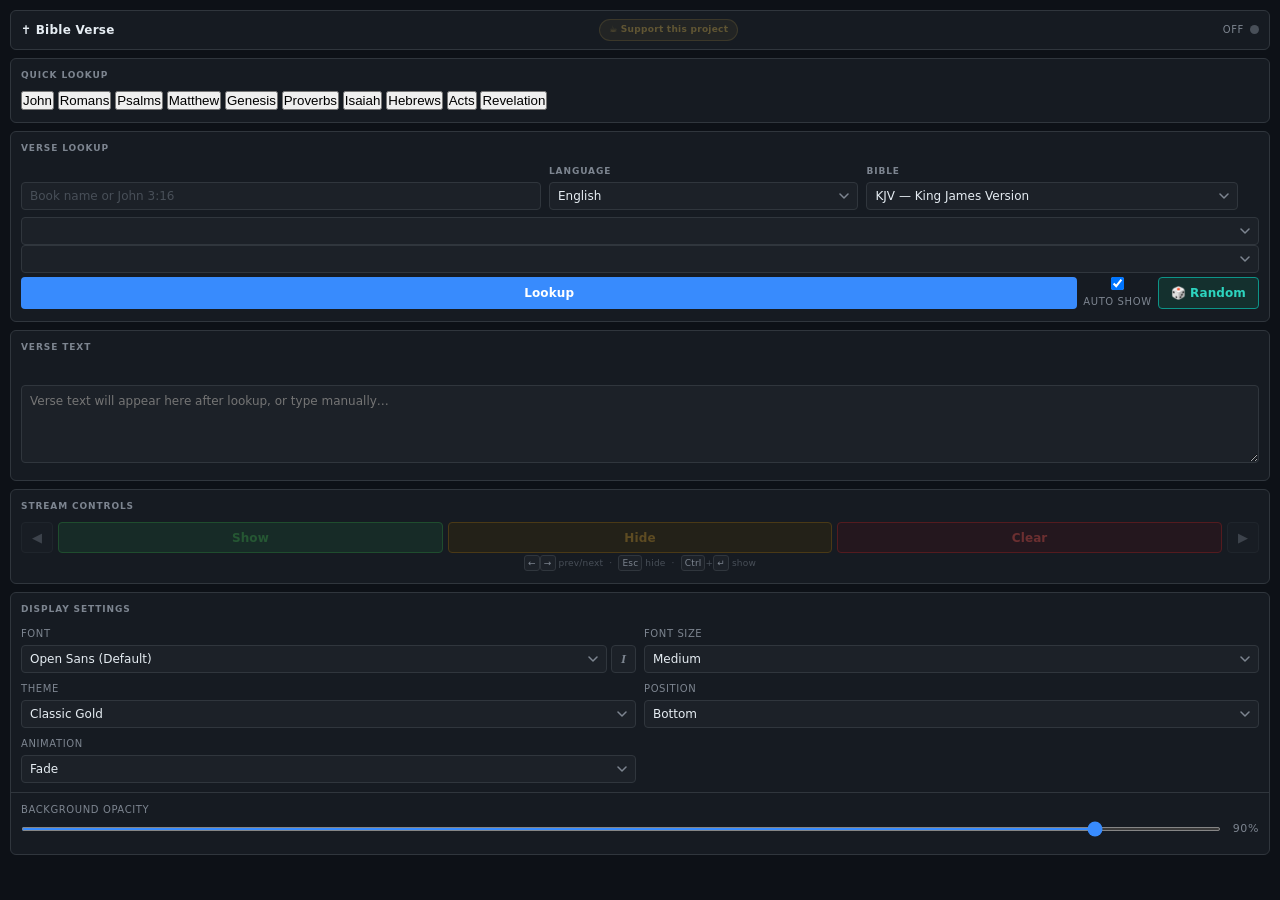
==== index.html @ 85cce773 "sync chapter/verse dropdowns with looked-up reference and fetch real verse counts Co-Authored-By: Cl" ====
<!DOCTYPE html>
<html lang="en">
<head>
  <meta charset="UTF-8">
  <meta name="viewport" content="width=device-width, initial-scale=1.0">
  <title>Bible Verse Controller</title>
  <link rel="stylesheet" href="assets/dock.css">
</head>
<body>

<div id="app">

  <!-- Header -->
  <header>
    <h1>✝ Bible Verse</h1>
    <a
      href="https://ko-fi.com/sinewytech"
      target="_blank"
      rel="noopener noreferrer"
      class="kofi-btn"
      title="Support this project on Ko-fi"
    >☕ Support this project</a>
    <div class="status-row">
      <span class="status-label" id="status-label">Off</span>
      <div class="status-dot" id="status-dot"></div>
    </div>
  </header>

  <!-- Quick Lookup -->
  <div class="card">
    <div class="card-title">Quick Lookup</div>
    <div class="quick-books">
      <button class="btn-book" data-book="John">John</button>
      <button class="btn-book" data-book="Romans">Romans</button>
      <button class="btn-book" data-book="Psalms">Psalms</button>
      <button class="btn-book" data-book="Matthew">Matthew</button>
      <button class="btn-book" data-book="Genesis">Genesis</button>
      <button class="btn-book" data-book="Proverbs">Proverbs</button>
      <button class="btn-book" data-book="Isaiah">Isaiah</button>
      <button class="btn-book" data-book="Hebrews">Hebrews</button>
      <button class="btn-book" data-book="Acts">Acts</button>
      <button class="btn-book" data-book="Revelation">Revelation</button>
    </div>
  </div>

  <!-- Lookup -->
  <div class="card">
    <div class="card-title">Verse Lookup</div>
    <div class="lookup-row" style="display:flex;gap:8px;align-items:flex-end;flex-wrap:nowrap;overflow:hidden;">
      <div class="ref-wrap" style="width:42%;flex:none;box-sizing:border-box;">
        <input
          type="text"
          id="ref-input"
          placeholder="Book name or John 3:16"
          autocomplete="off"
          spellcheck="false"
        >
        <ul id="autocomplete-list" class="autocomplete-list hidden"></ul>
      </div>
      <div style="width:25%;flex:none;box-sizing:border-box;min-width:0;">
        <label style="font-size:9px;font-weight:700;text-transform:uppercase;letter-spacing:0.1em;color:var(--text-muted);margin-bottom:4px;">Language</label>
        <select id="language" title="Language" style="width:100%;min-width:0;">
          <option value="" disabled>Language</option>
          <option value="english" selected>English</option>
          <option value="french">French</option>
          <option value="portuguese">Portuguese</option>
          <option value="spanish">Spanish</option>
          <option value="swahili">Swahili</option>
          <option value="arabic">Arabic</option>
          <option value="chinese">Chinese</option>
          <option value="german">German</option>
          <option value="russian">Russian</option>
        </select>
      </div>
      <div style="width:30%;flex:none;box-sizing:border-box;min-width:0;">
        <label style="font-size:9px;font-weight:700;text-transform:uppercase;letter-spacing:0.1em;color:var(--text-muted);margin-bottom:4px;">Bible</label>
        <select id="translation" title="Bible translation" style="width:100%;max-width:100%;overflow:hidden;text-overflow:ellipsis;min-width:0;box-sizing:border-box;">
        <option value="kjv" data-language="english" selected>KJV — King James Version</option>
        <option value="nkjv" data-language="english">NKJV — New King James Version</option>
        <option value="niv" data-language="english">NIV — New International Version (1984)</option>
        <option value="niv2011" data-language="english">NIV2011 — New International Version (2011)</option>
        <option value="esv" data-language="english">ESV — English Standard Version</option>
        <option value="nlt" data-language="english">NLT — New Living Translation</option>
        <option value="nasb" data-language="english">NASB — New American Standard Bible</option>
        <option value="amp" data-language="english">AMP — Amplified Bible</option>
        <option value="msg" data-language="english">MSG — The Message</option>
        <option value="csb17" data-language="english">CSB — Christian Standard Bible</option>
        <option value="web" data-language="english">WEB — World English Bible</option>
        <option value="webbe" data-language="english">WEBBE — World English Bible British</option>
        <option value="asv" data-language="english">ASV — American Standard Version</option>
        <option value="bbe" data-language="english">BBE — Bible in Basic English</option>
        <option value="darby" data-language="english">DBY — Darby Translation</option>
        <option value="ylt" data-language="english">YLT — Young's Literal (NT Only)</option>
        <option value="dra" data-language="english">DRB — Douay-Rheims</option>
        <option value="rsv" data-language="english">RSV — Revised Standard Version</option>
        <option value="net" data-language="english">NET — New English Translation</option>
        <option value="gnv" data-language="english">GNV — Geneva Bible (1599)</option>
        <option value="lsv" data-language="english">LSV — Literal Standard Version</option>
        <option value="bsb" data-language="english">BSB — Berean Standard Bible</option>
        <option value="mev" data-language="english">MEV — Modern English Version</option>
        <option value="isv" data-language="english">ISV — International Standard Version</option>
        <option value="erv" data-language="english">ERV — Easy-to-Read Version</option>
        <option value="gnt" data-language="english">GNT — Good News Bible</option>
        <option value="nbs" data-language="french">NBS — Nouvelle Bible Segond</option>
        <option value="frlsg" data-language="french">LSG — Louis Segond 1910</option>
        <option value="frdby" data-language="french">DBY — Darby French</option>
        <option value="frpdv17" data-language="french">PDV — Parole de Vie</option>
        <option value="bds" data-language="french">BDS — Bible du Semeur</option>
        <option value="ara" data-language="portuguese">ARA — Almeida Revista e Atualizada</option>
        <option value="acf11" data-language="portuguese">ACF — Almeida Corrigida Fiel</option>
        <option value="nvipt" data-language="portuguese">NVI-PT — Nova Versão Internacional</option>
        <option value="ntlh" data-language="portuguese">NTLH — Nova Tradução na Linguagem de Hoje</option>
        <option value="arc09" data-language="portuguese">ARC — Almeida Revista e Corrigida</option>
        <option value="rv1960" data-language="spanish">RV1960 — Reina Valera 1960</option>
        <option value="rv2004" data-language="spanish">RV2004 — Reina Valera 2004</option>
        <option value="nvi" data-language="spanish">NVI — Nueva Versión Internacional</option>
        <option value="pdt" data-language="spanish">PDT — Palabra de Dios para Todos</option>
        <option value="ntv" data-language="spanish">NTV — Nueva Traducción Viviente</option>
        <option value="suv" data-language="swahili">SUV — Swahili Union Version</option>
        <option value="nav" data-language="arabic">NAV — New Arabic Version</option>
        <option value="svd" data-language="arabic">SVD — Smith & Van Dyke</option>
        <option value="cuv" data-language="chinese">CUV — Chinese Union Version</option>
        <option value="cunp" data-language="chinese">CUNP — Chinese Union New Punctuation</option>
        <option value="elb" data-language="german">ELB — Elberfelder Bibel</option>
        <option value="lut" data-language="german">LUT — Luther Bibel 2017</option>
        <option value="sch" data-language="german">SCH — Schlachter 2000</option>
        <option value="synodal" data-language="russian">SYNOD — Russian Synodal</option>
        <option value="nrt" data-language="russian">NRT — New Russian Translation</option>
      </select>
      </div>
    </div>
    <div id="cv-row" class="cv-row hidden">
      <select id="chapter-sel" title="Chapter"></select>
      <select id="verse-sel" title="Verse"></select>
    </div>
    <div class="lookup-actions">
      <button class="btn btn-lookup" id="btn-lookup">Lookup</button>
      <label class="auto-show-label" title="Automatically show verse on stream after lookup">
        <input type="checkbox" id="auto-show-cb" checked>
        <span>Auto Show</span>
      </label>
      <button class="btn btn-random" id="btn-random">🎲 Random</button>
    </div>
    <div id="random-menu" class="random-menu hidden">
      <button class="random-menu-item" data-cat="bible">📖 Entire Bible</button>
      <button class="random-menu-item" data-cat="ot">📜 Old Testament</button>
      <button class="random-menu-item" data-cat="nt">✝ New Testament</button>
      <button class="random-menu-item" data-cat="gospels">🕊 Gospels only</button>
      <button class="random-menu-item" data-cat="poetry">🎵 Psalms &amp; Proverbs</button>
    </div>
  </div>

  <!-- Verse Preview & Edit -->
  <div class="card">
    <div class="card-title">Verse Text</div>
    <p id="preview-reference"></p>
    <textarea
      id="verse-text"
      placeholder="Verse text will appear here after lookup, or type manually…"
    ></textarea>
  </div>

  <!-- Stream Controls -->
  <div class="card">
    <div class="card-title">Stream Controls</div>
    <div class="controls-row">
      <button class="btn btn-prev" id="btn-prev" title="Previous verse (←)" disabled>◀</button>
      <button class="btn btn-show" id="btn-show" disabled>Show</button>
      <button class="btn btn-hide" id="btn-hide" disabled>Hide</button>
      <button class="btn btn-clear" id="btn-clear" disabled>Clear</button>
      <button class="btn btn-next" id="btn-next" title="Next verse (→)" disabled>▶</button>
    </div>
    <div class="kbd-hint">
      <kbd>←</kbd><kbd>→</kbd> prev/next &nbsp;·&nbsp;
      <kbd>Esc</kbd> hide &nbsp;·&nbsp;
      <kbd>Ctrl</kbd>+<kbd>↵</kbd> show
    </div>
  </div>

  <!-- Display Settings -->
  <div class="card">
    <div class="card-title">Display Settings</div>

    <div class="settings-grid">
      <label>
        Font
        <div class="font-row">
          <select id="font-sel"></select>
          <button id="btn-italic" class="btn-italic" type="button" title="Italic">I</button>
        </div>
      </label>
      <label>
        Font Size
        <select id="font-size">
          <option value="sm">Small</option>
          <option value="md" selected>Medium</option>
          <option value="lg">Large</option>
          <option value="xl">X-Large</option>
        </select>
      </label>
      <label>
        Theme
        <select id="theme">
          <option value="gold">Classic Gold</option>
          <option value="white">Clean White</option>
          <option value="dark">Dark Minimal</option>
          <option value="sacred-light">Sacred Light</option>
          <option value="custom">Custom…</option>
        </select>
      </label>
      <label>
        Position
        <select id="position">
          <option value="bottom">Bottom</option>
          <option value="center">Center</option>
          <option value="top">Top</option>
        </select>
      </label>
      <label>
        Animation
        <select id="animation">
          <option value="fade">Fade</option>
          <option value="slide">Slide Up</option>
          <option value="none">None</option>
        </select>
      </label>
    </div>

    <!-- Opacity -->
    <div class="card-divider"></div>
    <label style="margin-bottom:5px">
      Background Opacity
      <div class="slider-row">
        <input type="range" id="opacity-slider" min="0" max="100" value="90" step="1">
        <span class="slider-value" id="opacity-value">90%</span>
      </div>
    </label>

    <!-- Custom colours (shown when theme = custom) -->
    <div id="custom-colors-section">
      <div class="card-divider"></div>
      <div class="card-title" style="margin-bottom:7px">Custom Colours</div>
      <div class="color-row">
        <div class="color-item">
          <span>Background</span>
          <input type="color" id="color-bg" value="#080810">
        </div>
        <div class="color-item">
          <span>Verse Text</span>
          <input type="color" id="color-text" value="#f0e6c4">
        </div>
        <div class="color-item">
          <span>Reference</span>
          <input type="color" id="color-ref" value="#c9a84c">
        </div>
      </div>
      <div class="card-divider" style="margin-top:9px"></div>
      <label class="checkbox-row">
        <input type="checkbox" id="show-card-checkbox">
        <span>Show card overlay on background</span>
      </label>
    </div>

    <!-- Background mode — only visible when theme = Custom -->
    <div id="bg-mode-section">
      <div class="card-divider"></div>
      <label style="margin-bottom:5px">Background Mode</label>
      <div class="toggle-group" id="bg-mode-toggle" style="margin-bottom:7px">
        <button class="toggle-btn active" data-mode="color">Colour</button>
        <button class="toggle-btn" data-mode="image">Image</button>
      </div>
      <div id="bg-image-section" style="display:none">
        <div class="image-upload-area">
          <label class="btn-upload">
            Choose Image
            <input type="file" id="bg-image-input" accept="image/*" hidden>
          </label>
          <span id="bg-image-name">No image selected</span>
          <button class="btn-icon" id="bg-image-clear" title="Remove image">×</button>
        </div>
      </div>
    </div>
  </div>

  <!-- Status Bar -->
  <div id="status-bar"></div>

</div>

<script src="assets/app.js"></script>
<script>
(() => {
  try {
  // ── DOM refs ──────────────────────────────────────────
  const refInput        = document.getElementById('ref-input');
  const autocompleteList= document.getElementById('autocomplete-list');
  const chapterSel      = document.getElementById('chapter-sel');
  const verseSel        = document.getElementById('verse-sel');
  const cvRow           = document.getElementById('cv-row');
  const autoShowCb      = document.getElementById('auto-show-cb');
  const languageSel     = document.getElementById('language');
  const translationSel  = document.getElementById('translation');
  const btnLookup       = document.getElementById('btn-lookup');
  const btnRandom       = document.getElementById('btn-random');
  const randomMenu      = document.getElementById('random-menu');
  const previewRef      = document.getElementById('preview-reference');
  const verseText       = document.getElementById('verse-text');
  const btnPrev         = document.getElementById('btn-prev');
  const btnShow         = document.getElementById('btn-show');
  const btnHide         = document.getElementById('btn-hide');
  const btnClear        = document.getElementById('btn-clear');
  const btnNext         = document.getElementById('btn-next');
  const themeSel        = document.getElementById('theme');
  const positionSel     = document.getElementById('position');
  const fontSizeSel     = document.getElementById('font-size');
  const animationSel    = document.getElementById('animation');
  const fontSel         = document.getElementById('font-sel');
  const btnItalic       = document.getElementById('btn-italic');
  const opacitySlider   = document.getElementById('opacity-slider');
  const opacityValue    = document.getElementById('opacity-value');
  const customSection   = document.getElementById('custom-colors-section');
  const bgModeSection   = document.getElementById('bg-mode-section');
  const showCardCheckbox= document.getElementById('show-card-checkbox');
  const colorBg         = document.getElementById('color-bg');
  const colorText       = document.getElementById('color-text');
  const colorRef        = document.getElementById('color-ref');
  const bgModeToggle    = document.getElementById('bg-mode-toggle');
  const bgImageSection  = document.getElementById('bg-image-section');
  const bgImageInput    = document.getElementById('bg-image-input');
  const bgImageName     = document.getElementById('bg-image-name');
  const bgImageClear    = document.getElementById('bg-image-clear');
  const statusBar       = document.getElementById('status-bar');
  const statusDot       = document.getElementById('status-dot');
  const statusLabel     = document.getElementById('status-label');

  // ── State ─────────────────────────────────────────────
  let currentReference  = '';  // display string e.g. "John 3:16 — KJV"
  let navRef            = null; // { book, chapter, verse } for next/prev
  let overlayState      = 'off';
  let currentBgImage    = null; // base64 data URL or null
  let bgMode            = 'color';
  let isItalic          = false;
  let selectedBook      = null; // book name chosen via quick button or autocomplete
  let acItems           = [];   // current autocomplete results
  let acIndex           = -1;   // active autocomplete index

  // ── Populate font selector ────────────────────────────
  BibleApp.CHURCH_FONTS.forEach(f => {
    const opt = document.createElement('option');
    opt.value       = f.value;
    opt.textContent = f.label;
    fontSel.appendChild(opt);
  });

  // ── Init ──────────────────────────────────────────────
  BibleApp.initChannel('dock', () => {});

  const saved = BibleApp.loadSettings();
  translationSel.value = saved.translation || 'kjv';
  themeSel.value       = saved.theme       || 'gold';
  positionSel.value    = saved.position    || 'bottom';
  fontSizeSel.value    = saved.fontSize    || 'md';
  animationSel.value   = saved.animation   || 'fade';
  fontSel.value        = saved.font        || 'Open Sans';
  isItalic             = saved.italic === true;
  btnItalic.classList.toggle('active', isItalic);
  autoShowCb.checked   = saved.autoShow !== false; // default true
  opacitySlider.value  = saved.opacity     !== undefined ? saved.opacity : 90;
  opacityValue.textContent = opacitySlider.value + '%';

  if (saved.customColors) {
    colorBg.value   = saved.customColors.bg   || '#080810';
    colorText.value = saved.customColors.text || '#f0e6c4';
    colorRef.value  = saved.customColors.ref  || '#c9a84c';
  }
  // Default unchecked — only restore true if explicitly saved as true
  showCardCheckbox.checked = saved.showCard === true;

  // Only restore bg image state when custom theme is actually active
  if (themeSel.value === 'custom') {
    if (saved.bgImage) {
      currentBgImage = saved.bgImage;
      bgImageName.textContent = 'Saved image';
    }
    if (saved.bgMode === 'image') {
      bgMode = 'image';
      setActiveBgModeBtn('image');
      bgImageSection.style.display = '';
    }
  }

  updateThemeUI();

  // ── Language filter ──────────────────────────────────
  languageSel.addEventListener('change', function() {
    const selectedLang = this.value;
    const options = translationSel.querySelectorAll('option');

    let firstVisible = null;
    options.forEach(opt => {
      if (opt.dataset.language === selectedLang) {
        opt.style.display = '';
        if (!firstVisible) firstVisible = opt;
      } else {
        opt.style.display = 'none';
      }
    });

    if (firstVisible) {
      translationSel.value = firstVisible.value;
    }
  });

  // ── Helpers ───────────────────────────────────────────

  function setStatus(msg, type = '') {
    statusBar.textContent = msg;
    statusBar.className   = type ? `is-${type}` : '';
    if (type !== 'loading' && msg) {
      setTimeout(() => {
        if (statusBar.textContent === msg) {
          statusBar.textContent = '';
          statusBar.className   = '';
        }
      }, 4000);
    }
  }

  function setDotState(state) {
    overlayState = state;
    statusDot.className = 'status-dot';
    if (state === 'live') {
      statusDot.classList.add('live');
      statusLabel.textContent = 'Live';
    } else if (state === 'hidden') {
      statusDot.classList.add('hidden-state');
      statusLabel.textContent = 'Hidden';
    } else {
      statusLabel.textContent = 'Off';
    }
  }

  function enableControls(hasVerse) {
    btnShow.disabled  = !hasVerse;
    btnHide.disabled  = !hasVerse;
    btnClear.disabled = !hasVerse;
    btnPrev.disabled  = !hasVerse || !navRef;
    btnNext.disabled  = !hasVerse || !navRef;
  }

  function getCurrentState(action) {
    const isCustom = themeSel.value === 'custom';
    return {
      action,
      reference:    currentReference || refInput.value.trim(),
      text:         verseText.value.trim(),
      theme:        themeSel.value,
      position:     positionSel.value,
      fontSize:     fontSizeSel.value,
      animation:    animationSel.value,
      font:         fontSel.value,
      italic:       isItalic,
      opacity:      parseInt(opacitySlider.value, 10),
      // Preset themes never send a background image — their CSS always wins
      bgMode:       isCustom ? bgMode : 'color',
      bgImage:      isCustom && bgMode === 'image' ? currentBgImage : null,
      customColors: { bg: colorBg.value, text: colorText.value, ref: colorRef.value },
      // Preset themes always show the card; custom respects the checkbox
      showCard:     isCustom ? showCardCheckbox.checked : true,
      visible:      action === 'show',
      translation:  translationSel.value,
    };
  }

  function saveCurrentSettings() {
    BibleApp.saveSettings({
      translation:  translationSel.value,
      theme:        themeSel.value,
      position:     positionSel.value,
      fontSize:     fontSizeSel.value,
      animation:    animationSel.value,
      font:         fontSel.value,
      italic:       isItalic,
      autoShow:     autoShowCb.checked,
      opacity:      parseInt(opacitySlider.value, 10),
      bgMode,
      bgImage:      currentBgImage,
      customColors: { bg: colorBg.value, text: colorText.value, ref: colorRef.value },
      showCard:     showCardCheckbox.checked,
    });
  }

  function resendIfLive() {
    if (overlayState !== 'live') return;
    if (!verseText.value || verseText.value.trim() === '') return;
    BibleApp.send(getCurrentState('show'));
  }

  function updateThemeUI(sendUpdate = false) {
    const isCustom = themeSel.value === 'custom';

    // Custom-only panels
    customSection.classList.toggle('visible', isCustom);
    bgModeSection.classList.toggle('visible', isCustom);

    if (!isCustom) {
      // Reset bg mode controls so they're clean if user returns to Custom later
      bgMode = 'color';
      setActiveBgModeBtn('color');
      bgImageSection.style.display = 'none';
    }

    if (sendUpdate) resendIfLive();
  }

  function setActiveBgModeBtn(mode) {
    bgModeToggle.querySelectorAll('.toggle-btn').forEach(b => {
      b.classList.toggle('active', b.dataset.mode === mode);
    });
  }

  // ── Book / Chapter / Verse selectors ─────────────────

  function populateChapters(bookName) {
    const entry = BibleApp.BIBLE_BOOKS.find(([name]) => name === bookName);
    if (!entry) return;
    chapterSel.innerHTML = '';
    for (let i = 1; i <= entry[2]; i++) {
      const opt = document.createElement('option');
      opt.value = opt.textContent = i;
      chapterSel.appendChild(opt);
    }
    populateVerses();
  }

  async function populateVerses() {
    verseSel.innerHTML = '';
    const loading = document.createElement('option');
    loading.textContent = 'Loading...';
    loading.disabled = true;
    verseSel.appendChild(loading);

    const entry = BibleApp.BIBLE_BOOKS.find(([name]) => name === selectedBook);
    if (!entry) return;
    const bookId = BibleApp.BIBLE_BOOKS.indexOf(entry) + 1;
    const rawTranslation = translationSel.value;
    const translationCode = BibleApp.TRANSLATION_MAP[rawTranslation.toLowerCase()] || rawTranslation.toUpperCase();
    const chapter = parseInt(chapterSel.value, 10) || 1;

    const count = await BibleApp.fetchVerseCount(translationCode, bookId, chapter);

    verseSel.innerHTML = '';
    for (let i = 1; i <= count; i++) {
      const opt = document.createElement('option');
      opt.value = opt.textContent = i;
      verseSel.appendChild(opt);
    }
  }

  function selectBook(bookName) {
    selectedBook = bookName;
    document.querySelectorAll('.btn-book').forEach(b =>
      b.classList.toggle('active', b.dataset.book === bookName)
    );
    populateChapters(bookName);
    cvRow.classList.remove('hidden');
    updateRefFromDropdowns();
    const entry = BibleApp.BIBLE_BOOKS.find(([name]) => name === bookName);
    if (entry && entry[2] === 1) {
      verseSel.focus();
    } else {
      chapterSel.focus();
    }
  }

  function updateRefFromDropdowns() {
    if (!selectedBook) return;
    refInput.value = `${selectedBook} ${chapterSel.value}:${verseSel.value}`;
  }

  async function syncDropdowns(bookName, chapter, verse) {
    const entry = BibleApp.BIBLE_BOOKS.find(([name]) => name.toLowerCase() === bookName.toLowerCase());
    if (!entry) return;
    selectedBook = entry[0];
    document.querySelectorAll('.btn-book').forEach(b =>
      b.classList.toggle('active', b.dataset.book === selectedBook)
    );
    chapterSel.innerHTML = '';
    for (let i = 1; i <= entry[2]; i++) {
      const opt = document.createElement('option');
      opt.value = opt.textContent = i;
      chapterSel.appendChild(opt);
    }
    chapterSel.value = chapter;
    cvRow.classList.remove('hidden');
    await populateVerses();
    verseSel.value = verse;
  }

  // ── Autocomplete ──────────────────────────────────────

  function showAutocomplete(items) {
    autocompleteList.innerHTML = '';
    if (!items.length) {
      hideAutocomplete();
      return;
    }
    acItems = items;
    acIndex = -1;
    items.forEach((name, i) => {
      const li = document.createElement('li');
      li.className     = 'autocomplete-item';
      li.textContent   = name;
      li.dataset.index = i;
      li.addEventListener('mousedown', (e) => {
        e.preventDefault(); // prevent input blur
        selectAutocomplete(i);
      });
      autocompleteList.appendChild(li);
    });
    autocompleteList.classList.remove('hidden');
  }

  function hideAutocomplete() {
    autocompleteList.classList.add('hidden');
    acItems = [];
    acIndex = -1;
  }

  function selectAutocomplete(idx) {
    const book = acItems[idx];
    if (!book) return;
    hideAutocomplete();
    selectBook(book);
  }

  function moveAutocomplete(dir) {
    if (!acItems.length) return;
    acIndex = Math.max(-1, Math.min(acItems.length - 1, acIndex + dir));
    autocompleteList.querySelectorAll('.autocomplete-item').forEach((el, i) => {
      el.classList.toggle('active', i === acIndex);
    });
  }

  function handleRefInput() {
    const val = refInput.value;
    // If cleared, reset book state and hide chapter/verse row
    if (!val.trim()) {
      selectedBook = null;
      cvRow.classList.add('hidden');
      document.querySelectorAll('.btn-book').forEach(b => b.classList.remove('active'));
    }
    // Only autocomplete if we're still typing the book name (no chapter yet)
    const hasChapter = /\d+:\d+/.test(val) || /^\S+\s+\d+$/.test(val);
    if (!val.trim() || hasChapter) {
      hideAutocomplete();
      return;
    }
    // Extract the book fragment (everything before a digit+colon or just the whole string)
    const bookFragment = val.replace(/\s+\d+.*$/, '');
    const results = BibleApp.searchBooks(bookFragment);
    // Don't show autocomplete if the typed value already exactly matches a book
    const exact = results.length === 1 && results[0].toLowerCase() === bookFragment.toLowerCase();
    if (exact) { hideAutocomplete(); return; }
    showAutocomplete(results);
  }

  // ── Random Verse ──────────────────────────────────────

  const RANDOM_CATEGORIES = {
    bible:   { pool: () => BibleApp.BIBLE_BOOKS.slice(0, 66) },
    ot:      { pool: () => BibleApp.BIBLE_BOOKS.slice(0, 39) },
    nt:      { pool: () => BibleApp.BIBLE_BOOKS.slice(39, 66) },
    gospels: { pool: () => [39, 40, 41, 42].map(i => BibleApp.BIBLE_BOOKS[i]) },
    poetry:  { pool: () => [18, 19].map(i => BibleApp.BIBLE_BOOKS[i]) },
  };

  function closeRandomMenu() {
    randomMenu.classList.add('hidden');
  }

  async function doRandomVerse(catKey) {
    closeRandomMenu();

    const books = RANDOM_CATEGORIES[catKey].pool();
    btnRandom.disabled = true;
    btnRandom.classList.add('loading');
    setStatus('Finding random verse…', 'loading');

    let result, lastRef;

    // Up to 4 attempts: first two try a random verse (1-12),
    // later attempts fall back to verse 1 of a fresh random chapter.
    for (let attempt = 0; attempt < 4; attempt++) {
      const [bookName, , chapters] = books[Math.floor(Math.random() * books.length)];
      const chapter = Math.floor(Math.random() * chapters) + 1;
      const verse   = attempt < 2 ? Math.floor(Math.random() * 12) + 1 : 1;
      lastRef = `${bookName} ${chapter}:${verse}`;
      result  = await BibleApp.fetchVerse(lastRef, translationSel.value);
      if (!result.error) break;
    }

    btnRandom.disabled = false;
    btnRandom.classList.remove('loading');

    if (result.error) {
      setStatus(result.error, 'error');
      return;
    }

    currentReference       = result.reference;
    previewRef.textContent = result.reference;
    verseText.value        = result.text;
    navRef = BibleApp.parseReference(result.rawRef || lastRef);
    if (navRef) refInput.value = BibleApp.buildReference(navRef.book, navRef.chapter, navRef.verse);
    enableControls(true);
    setStatus(`Random: ${result.reference}`, 'success');

    if (autoShowCb.checked || overlayState === 'live') {
      BibleApp.send(getCurrentState('show'));
      if (autoShowCb.checked) setDotState('live');
    }
  }

  // ── Lookup ────────────────────────────────────────────

  async function doLookup(ref) {
    ref = (ref || refInput.value).trim();
    if (!ref) {
      setStatus('Enter a reference first (e.g. John 3:16).', 'error');
      refInput.focus();
      return;
    }

    hideAutocomplete();
    btnLookup.disabled = true;
    btnLookup.classList.add('loading');
    setStatus('Fetching verse…', 'loading');

    const result = await BibleApp.fetchVerse(ref, translationSel.value);

    btnLookup.disabled = false;
    btnLookup.classList.remove('loading');

    if (result.error) {
      setStatus(result.error, 'error');
      return;
    }

    currentReference       = result.reference;
    previewRef.textContent = result.reference;
    verseText.value        = result.text;

    // Parse raw ref for navigation (API returns e.g. "John 3:16")
    navRef = BibleApp.parseReference(result.rawRef || ref);
    if (navRef) {
      refInput.value = BibleApp.buildReference(navRef.book, navRef.chapter, navRef.verse);
      await syncDropdowns(navRef.book, navRef.chapter, navRef.verse);
    }

    enableControls(true);
    setStatus(`Loaded: ${result.reference}`, 'success');

    if (autoShowCb.checked) {
      BibleApp.send(getCurrentState('show'));
      setDotState('live');
    }
  }

  // ── Next / Previous ───────────────────────────────────

  async function navigateVerse(delta) {
    if (!navRef) return;

    const { book, chapter, verse } = navRef;
    const newVerse = verse + delta;

    if (newVerse < 1) {
      // Go to previous chapter, verse 1 (we don't know last verse of prev chapter)
      if (chapter <= 1) { setStatus('Already at the beginning.', ''); return; }
      await doLookup(BibleApp.buildReference(book, chapter - 1, 1));
    } else {
      const ref = BibleApp.buildReference(book, chapter, newVerse);
      const result = await BibleApp.fetchVerse(ref, translationSel.value);

      if (result.error) {
        // Likely past the last verse — try next chapter
        if (delta > 0) {
          await doLookup(BibleApp.buildReference(book, chapter + 1, 1));
        } else {
          setStatus(result.error, 'error');
        }
      } else {
        // Apply directly without going through doLookup UI flow
        currentReference       = result.reference;
        previewRef.textContent = result.reference;
        verseText.value        = result.text;
        navRef = BibleApp.parseReference(result.rawRef || ref);
        if (navRef) refInput.value = BibleApp.buildReference(navRef.book, navRef.chapter, navRef.verse);
        enableControls(true);
        // Live-update overlay if visible
        if (overlayState === 'live') BibleApp.send(getCurrentState('show'));
        setStatus(`${result.reference}`, 'success');
      }
    }
  }

  // ── Event listeners ───────────────────────────────────

  // Quick book buttons
  document.querySelectorAll('.btn-book').forEach(btn =>
    btn.addEventListener('click', () => selectBook(btn.dataset.book))
  );

  // Chapter dropdown → repopulate verses and sync ref input
  chapterSel.addEventListener('change', async () => {
    await populateVerses();
    updateRefFromDropdowns();
  });

  // Verse dropdown → sync ref input, auto-lookup if Auto Show is on
  verseSel.addEventListener('change', () => {
    updateRefFromDropdowns();
    if (autoShowCb.checked) doLookup();
  });

  btnLookup.addEventListener('click', () => doLookup());

  btnRandom.addEventListener('click', (e) => {
    e.stopPropagation(); // prevent the document click from closing it immediately
    randomMenu.classList.toggle('hidden');
  });

  randomMenu.addEventListener('click', (e) => {
    const item = e.target.closest('.random-menu-item');
    if (item) doRandomVerse(item.dataset.cat);
  });

  // Close the menu when clicking anywhere outside it
  document.addEventListener('click', closeRandomMenu);

  refInput.addEventListener('input', handleRefInput);

  refInput.addEventListener('keydown', (e) => {
    if (e.key === 'ArrowDown') { e.preventDefault(); moveAutocomplete(1); return; }
    if (e.key === 'ArrowUp')   { e.preventDefault(); moveAutocomplete(-1); return; }
    if (e.key === 'Escape')    { hideAutocomplete(); return; }
    if (e.key === 'Enter') {
      if (acIndex >= 0 && acItems.length) {
        e.preventDefault();
        selectAutocomplete(acIndex);
      } else {
        hideAutocomplete();
        doLookup();
      }
    }
  });

  refInput.addEventListener('blur', () => {
    // Delay so mousedown on autocomplete item fires first
    setTimeout(hideAutocomplete, 150);
  });

  verseText.addEventListener('input', () => {
    enableControls(verseText.value.trim().length > 0);
  });

  verseText.addEventListener('keydown', (e) => {
    if (e.key === 'Enter' && (e.ctrlKey || e.metaKey)) {
      e.preventDefault();
      btnShow.click();
    }
  });

  btnShow.addEventListener('click', () => {
    const text = verseText.value.trim();
    if (!text) { setStatus('No verse text to display.', 'error'); return; }
    BibleApp.send(getCurrentState('show'));
    setDotState('live');
    setStatus('Verse shown on stream.', 'success');
  });

  btnHide.addEventListener('click', () => {
    BibleApp.send(getCurrentState('hide'));
    setDotState('hidden');
    setStatus('Verse hidden.', '');
  });

  btnClear.addEventListener('click', () => {
    BibleApp.send({ action: 'clear', visible: false, reference: '', text: '' });
    previewRef.textContent = '';
    verseText.value        = '';
    currentReference       = '';
    refInput.value         = '';
    navRef                 = null;
    enableControls(false);
    setDotState('off');
    setStatus('Cleared.', '');
  });

  btnPrev.addEventListener('click', () => navigateVerse(-1));
  btnNext.addEventListener('click', () => navigateVerse(1));

  // Settings — save + live-update on change
  [themeSel, positionSel, fontSizeSel, animationSel, fontSel].forEach(el => {
    el.addEventListener('change', () => {
      if (el === themeSel) {
        // updateThemeUI resets bg state then calls resendIfLive internally
        updateThemeUI(true);
        saveCurrentSettings();
      } else {
        saveCurrentSettings();
        resendIfLive();
      }
    });
  });

  btnItalic.addEventListener('click', () => {
    isItalic = !isItalic;
    btnItalic.classList.toggle('active', isItalic);
    saveCurrentSettings();
    resendIfLive();
  });

  translationSel.addEventListener('change', saveCurrentSettings);

  // Opacity slider
  opacitySlider.addEventListener('input', () => {
    opacityValue.textContent = opacitySlider.value + '%';
    saveCurrentSettings();
    resendIfLive();
  });

  // Custom colour pickers
  [colorBg, colorText, colorRef].forEach(el => {
    el.addEventListener('input', () => {
      saveCurrentSettings();
      resendIfLive();
    });
  });

  // Show-card checkbox
  showCardCheckbox.addEventListener('change', () => {
    saveCurrentSettings();
    resendIfLive();
  });

  // Background mode toggle
  bgModeToggle.addEventListener('click', (e) => {
    const btn = e.target.closest('.toggle-btn');
    if (!btn) return;
    bgMode = btn.dataset.mode;
    setActiveBgModeBtn(bgMode);
    bgImageSection.style.display = bgMode === 'image' ? '' : 'none';
    saveCurrentSettings();
    resendIfLive();
  });

  // Background image upload
  bgImageInput.addEventListener('change', (e) => {
    const file = e.target.files[0];
    if (!file) return;

    const img = new Image();
    const url = URL.createObjectURL(file);

    img.onload = () => {
      const MAX_W = 1920, MAX_H = 1080;
      let w = img.width, h = img.height;
      if (w > MAX_W || h > MAX_H) {
        const scale = Math.min(MAX_W / w, MAX_H / h);
        w = Math.round(w * scale);
        h = Math.round(h * scale);
      }
      const canvas = document.createElement('canvas');
      canvas.width  = w;
      canvas.height = h;
      canvas.getContext('2d').drawImage(img, 0, 0, w, h);
      currentBgImage = canvas.toDataURL('image/jpeg', 0.82);
      URL.revokeObjectURL(url);
      bgImageName.textContent = file.name;
      saveCurrentSettings();
      resendIfLive();
    };

    img.onerror = () => {
      URL.revokeObjectURL(url);
      setStatus('Could not load image.', 'error');
    };

    img.src = url;
    // Reset input so same file can be re-selected
    bgImageInput.value = '';
  });

  bgImageClear.addEventListener('click', () => {
    currentBgImage          = null;
    bgImageName.textContent = 'No image selected';
    saveCurrentSettings();
    resendIfLive();
  });

  // ── Global keyboard shortcuts ─────────────────────────
  document.addEventListener('keydown', (e) => {
    const tag     = document.activeElement.tagName;
    const inInput = tag === 'INPUT' || tag === 'TEXTAREA' || tag === 'SELECT';

    if (e.key === 'Escape' && !inInput) {
      btnHide.click();
    } else if (e.key === 'ArrowRight' && !inInput) {
      e.preventDefault();
      navigateVerse(1);
    } else if (e.key === 'ArrowLeft' && !inInput) {
      e.preventDefault();
      navigateVerse(-1);
    }
  });
  } catch (e) {
    console.error('[BibleApp] dock init failed:', e);
  }
})();
</script>

</body>
</html>
---- assets/dock.css ----
/* OBS Bible Verse Plugin — Dock Control Panel Styles */

*, *::before, *::after {
  box-sizing: border-box;
  margin: 0;
  padding: 0;
}

:root {
  --bg-body:      #0d1117;
  --bg-card:      #161b22;
  --bg-input:     #1c2128;
  --border:       #30363d;
  --border-focus: #58a6ff;
  --text:         #e6edf3;
  --text-muted:   #7d8590;
  --text-dim:     #484f58;
  --accent-blue:  #388bfd;
  --accent-green: #3fb950;
  --accent-amber: #d29922;
  --accent-red:   #f85149;
  --radius:       6px;
}

html, body {
  width: 100%;
  min-height: 100vh;
  background: var(--bg-body);
  color: var(--text);
  font-family: -apple-system, BlinkMacSystemFont, 'Segoe UI', system-ui, sans-serif;
  font-size: 12px;
  line-height: 1.5;
}

/* ── Layout ─────────────────────────────────────────── */

#app {
  padding: 10px 10px 16px;
  display: flex;
  flex-direction: column;
  gap: 8px;
}

/* ── Header ──────────────────────────────────────────── */

header {
  display: flex;
  align-items: center;
  justify-content: space-between;
  padding: 8px 10px;
  background: var(--bg-card);
  border: 1px solid var(--border);
  border-radius: var(--radius);
}

header h1 {
  font-size: 12px;
  font-weight: 600;
  color: var(--text);
  letter-spacing: 0.02em;
}

/* ── Ko-fi support button ────────────────────────────── */

.kofi-btn {
  display: inline-flex;
  align-items: center;
  gap: 4px;
  padding: 3px 9px;
  border-radius: 20px;
  background: rgba(201, 168, 76, 0.10);
  border: 1px solid rgba(201, 168, 76, 0.22);
  color: rgba(201, 168, 76, 0.55);
  font-size: 9px;
  font-weight: 600;
  letter-spacing: 0.03em;
  text-decoration: none;
  white-space: nowrap;
  opacity: 0.7;
  transition: opacity 0.2s, background 0.2s, color 0.2s, border-color 0.2s;
}

.kofi-btn:hover {
  opacity: 1;
  background: rgba(201, 168, 76, 0.18);
  border-color: rgba(201, 168, 76, 0.50);
  color: #c9a84c;
}

.status-row {
  display: flex;
  align-items: center;
  gap: 6px;
}

.status-label {
  font-size: 10px;
  color: var(--text-muted);
  text-transform: uppercase;
  letter-spacing: 0.06em;
}

.status-dot {
  width: 9px;
  height: 9px;
  border-radius: 50%;
  background: var(--text-dim);
  flex-shrink: 0;
  transition: background 0.3s;
}

.status-dot.live {
  background: var(--accent-green);
  box-shadow: 0 0 0 3px rgba(63, 185, 80, 0.25);
  animation: pulse 2s infinite;
}

.status-dot.hidden-state { background: var(--accent-amber); }

@keyframes pulse {
  0%, 100% { box-shadow: 0 0 0 3px rgba(63, 185, 80, 0.25); }
  50%       { box-shadow: 0 0 0 5px rgba(63, 185, 80, 0.08); }
}

/* ── Cards ───────────────────────────────────────────── */

.card {
  background: var(--bg-card);
  border: 1px solid var(--border);
  border-radius: var(--radius);
  padding: 10px 10px 12px;
}

.card-title {
  font-size: 9px;
  font-weight: 700;
  text-transform: uppercase;
  letter-spacing: 0.1em;
  color: var(--text-muted);
  margin-bottom: 9px;
}

/* ── Form elements ───────────────────────────────────── */

label {
  display: flex;
  flex-direction: column;
  gap: 4px;
  font-size: 10px;
  color: var(--text-muted);
  font-weight: 500;
  text-transform: uppercase;
  letter-spacing: 0.06em;
}

input[type="text"],
select,
textarea {
  background: var(--bg-input);
  border: 1px solid var(--border);
  border-radius: 4px;
  color: var(--text);
  font-family: inherit;
  font-size: 12px;
  padding: 6px 8px;
  width: 100%;
  transition: border-color 0.15s;
  outline: none;
  appearance: none;
  -webkit-appearance: none;
}

input[type="text"]:focus,
select:focus,
textarea:focus {
  border-color: var(--border-focus);
  box-shadow: 0 0 0 3px rgba(56, 139, 253, 0.15);
}

input::placeholder { color: var(--text-dim); }

select {
  cursor: pointer;
  background-image: url("data:image/svg+xml,%3Csvg xmlns='http://www.w3.org/2000/svg' width='10' height='6' fill='none'%3E%3Cpath d='M1 1l4 4 4-4' stroke='%237d8590' stroke-width='1.5' stroke-linecap='round' stroke-linejoin='round'/%3E%3C/svg%3E");
  background-repeat: no-repeat;
  background-position: right 8px center;
  padding-right: 26px;
}

select option {
  background: var(--bg-input);
  color: var(--text);
}

textarea {
  resize: vertical;
  min-height: 78px;
  line-height: 1.6;
}

/* ── Lookup row ──────────────────────────────────────── */

.lookup-row {
  display: flex;
  gap: 6px;
  margin-bottom: 7px;
}

.lookup-row select {
  width: 72px;
  flex-shrink: 0;
}

/* ── Autocomplete ────────────────────────────────────── */

.ref-wrap {
  position: relative;
  flex: 1;
  min-width: 0;
}

.ref-wrap input { width: 100%; }

.autocomplete-list {
  position: absolute;
  top: calc(100% + 3px);
  left: 0;
  right: 0;
  background: #1c2535;
  border: 1px solid var(--border-focus);
  border-radius: 4px;
  list-style: none;
  z-index: 200;
  overflow: hidden;
  box-shadow: 0 6px 20px rgba(0, 0, 0, 0.5);
}

.autocomplete-list.hidden { display: none; }

.autocomplete-item {
  padding: 6px 10px;
  cursor: pointer;
  font-size: 12px;
  color: var(--text);
  transition: background 0.1s;
}

.autocomplete-item:hover,
.autocomplete-item.active {
  background: rgba(56, 139, 253, 0.2);
  color: #fff;
}

/* ── Preview reference ───────────────────────────────── */

#preview-reference {
  font-size: 11px;
  color: var(--text-muted);
  font-style: italic;
  margin-bottom: 5px;
  min-height: 16px;
  letter-spacing: 0.01em;
}

/* ── Buttons ─────────────────────────────────────────── */

.btn {
  border: none;
  border-radius: 4px;
  cursor: pointer;
  font-family: inherit;
  font-size: 12px;
  font-weight: 600;
  letter-spacing: 0.01em;
  padding: 7px 12px;
  transition: opacity 0.15s, transform 0.1s, background 0.15s, color 0.15s;
  white-space: nowrap;
}

.btn:active { transform: scale(0.97); }

.btn:disabled {
  opacity: 0.38;
  cursor: not-allowed;
  transform: none !important;
}

/* Lookup + Random share a row */
.lookup-actions {
  display: flex;
  gap: 6px;
  margin-top: 4px;
}

.btn-lookup {
  background: var(--accent-blue);
  color: #fff;
  flex: 1;
}

.btn-lookup:hover:not(:disabled) { opacity: 0.88; }

/* ── Random Verse button ─────────────────────────────── */

.btn-random {
  background: #14302e;
  color: #2dd4bf;
  border: 1px solid #0d9488;
  flex-shrink: 0;
}

.btn-random:hover:not(:disabled) {
  background: #0d9488;
  color: #fff;
}

.btn-random.loading {
  position: relative;
  color: transparent;
}

.btn-random.loading::after {
  content: '';
  position: absolute;
  inset: 0;
  margin: auto;
  width: 13px;
  height: 13px;
  border: 2px solid rgba(45, 212, 191, 0.3);
  border-top-color: #2dd4bf;
  border-radius: 50%;
  animation: spin 0.65s linear infinite;
}

/* ── Random category dropdown menu ──────────────────── */

.random-menu {
  margin-top: 5px;
  background: #111e2a;
  border: 1px solid rgba(13, 148, 136, 0.55);
  border-radius: 6px;
  overflow: hidden;
  box-shadow: 0 6px 24px rgba(0, 0, 0, 0.55);
}

.random-menu.hidden { display: none; }

.random-menu-item {
  display: block;
  width: 100%;
  background: none;
  border: none;
  border-bottom: 1px solid rgba(13, 148, 136, 0.12);
  color: var(--text-muted);
  font-family: inherit;
  font-size: 11px;
  font-weight: 500;
  text-align: left;
  padding: 7px 12px;
  cursor: pointer;
  transition: background 0.1s, color 0.1s;
}

.random-menu-item:last-child { border-bottom: none; }

.random-menu-item:hover {
  background: rgba(13, 148, 136, 0.18);
  color: #2dd4bf;
}

/* ── Stream controls row ─────────────────────────────── */

.controls-row {
  display: flex;
  gap: 5px;
}

.btn-prev, .btn-next {
  background: var(--bg-input);
  color: var(--text-muted);
  border: 1px solid var(--border);
  padding: 7px 10px;
  font-size: 13px;
  flex-shrink: 0;
}

.btn-prev:hover:not(:disabled),
.btn-next:hover:not(:disabled) {
  background: var(--border);
  color: var(--text);
}

.btn-show {
  background: #1a4731;
  color: #3fb950;
  border: 1px solid #2ea043;
  flex: 1;
}
.btn-show:hover:not(:disabled) { background: #2ea043; color: #fff; }

.btn-hide {
  background: #3a2d0a;
  color: #d29922;
  border: 1px solid #9e6a03;
  flex: 1;
}
.btn-hide:hover:not(:disabled) { background: #9e6a03; color: #fff; }

.btn-clear {
  background: #3b1219;
  color: #f85149;
  border: 1px solid #b91c1c;
  flex: 1;
}
.btn-clear:hover:not(:disabled) { background: #b91c1c; color: #fff; }

/* ── Settings grid ───────────────────────────────────── */

.settings-grid {
  display: grid;
  grid-template-columns: 1fr 1fr;
  gap: 8px;
}

/* Full-width inside the grid */
.settings-grid .full {
  grid-column: 1 / -1;
}

/* ── Opacity slider ──────────────────────────────────── */

.slider-row {
  display: flex;
  align-items: center;
  gap: 8px;
}

.slider-row input[type="range"] {
  flex: 1;
  height: 4px;
  padding: 0;
  background: transparent;
  cursor: pointer;
  appearance: auto;
  -webkit-appearance: auto;
  accent-color: var(--accent-blue);
  border: none;
  box-shadow: none;
}

.slider-row input[type="range"]:focus { box-shadow: none; border-color: transparent; }

.slider-value {
  font-size: 11px;
  color: var(--text-muted);
  min-width: 30px;
  text-align: right;
  flex-shrink: 0;
}

/* ── Background mode toggle ──────────────────────────── */

.toggle-group {
  display: flex;
  gap: 4px;
  background: var(--bg-input);
  border: 1px solid var(--border);
  border-radius: 4px;
  padding: 2px;
}

.toggle-btn {
  flex: 1;
  border: none;
  background: transparent;
  color: var(--text-muted);
  font-size: 11px;
  font-weight: 600;
  padding: 4px 6px;
  border-radius: 3px;
  cursor: pointer;
  transition: background 0.15s, color 0.15s;
  font-family: inherit;
}

.toggle-btn.active {
  background: var(--accent-blue);
  color: #fff;
}

/* ── Image upload ────────────────────────────────────── */

.image-upload-area {
  display: flex;
  align-items: center;
  gap: 6px;
  flex-wrap: wrap;
}

.btn-upload {
  background: var(--bg-input);
  color: var(--text-muted);
  border: 1px dashed var(--border);
  border-radius: 4px;
  padding: 5px 10px;
  cursor: pointer;
  font-size: 11px;
  font-weight: 600;
  font-family: inherit;
  transition: border-color 0.15s, color 0.15s;
}

.btn-upload:hover {
  border-color: var(--accent-blue);
  color: var(--text);
}

#bg-image-name {
  flex: 1;
  font-size: 11px;
  color: var(--text-muted);
  overflow: hidden;
  text-overflow: ellipsis;
  white-space: nowrap;
  min-width: 0;
}

.btn-icon {
  background: none;
  border: none;
  color: var(--text-dim);
  cursor: pointer;
  font-size: 15px;
  padding: 1px 4px;
  border-radius: 3px;
  line-height: 1;
  flex-shrink: 0;
}
.btn-icon:hover { color: var(--accent-red); background: rgba(248, 81, 73, 0.1); }

/* ── Colour pickers ──────────────────────────────────── */

.color-row {
  display: flex;
  gap: 10px;
}

.color-item {
  display: flex;
  flex-direction: column;
  align-items: center;
  gap: 4px;
  flex: 1;
}

.color-item span {
  font-size: 9px;
  color: var(--text-muted);
  text-transform: uppercase;
  letter-spacing: 0.06em;
  font-weight: 600;
}

input[type="color"] {
  width: 100%;
  height: 28px;
  padding: 2px 3px;
  background: var(--bg-input);
  border: 1px solid var(--border);
  border-radius: 4px;
  cursor: pointer;
  outline: none;
  appearance: auto;
  -webkit-appearance: auto;
}

input[type="color"]:focus { border-color: var(--border-focus); }

/* Section divider within a card */
.card-divider {
  height: 1px;
  background: var(--border);
  margin: 9px -10px;
}

/* ── Status bar ──────────────────────────────────────── */

#status-bar {
  font-size: 11px;
  color: var(--text-muted);
  text-align: center;
  min-height: 18px;
  padding: 2px 8px;
  border-radius: 4px;
  transition: color 0.2s;
}

#status-bar.is-error   { color: var(--accent-red);   }
#status-bar.is-success { color: var(--accent-green);  }
#status-bar.is-loading { color: var(--accent-blue);   }

/* ── Keyboard hints ──────────────────────────────────── */

.kbd-hint {
  font-size: 9px;
  color: var(--text-dim);
  text-align: center;
  margin-top: 2px;
  letter-spacing: 0.02em;
}

kbd {
  display: inline-block;
  background: var(--bg-input);
  border: 1px solid var(--border);
  border-radius: 3px;
  padding: 0 3px;
  font-size: 9px;
  font-family: inherit;
  color: var(--text-muted);
  line-height: 1.6;
}

/* ── Loading spinner in button ───────────────────────── */

.btn-lookup.loading {
  position: relative;
  color: transparent;
}

.btn-lookup.loading::after {
  content: '';
  position: absolute;
  inset: 0;
  margin: auto;
  width: 14px;
  height: 14px;
  border: 2px solid rgba(255, 255, 255, 0.3);
  border-top-color: #fff;
  border-radius: 50%;
  animation: spin 0.65s linear infinite;
}

@keyframes spin { to { transform: rotate(360deg); } }

/* ── Checkbox row ────────────────────────────────────── */

.checkbox-row {
  display: flex;
  flex-direction: row;
  align-items: center;
  gap: 7px;
  font-size: 11px;
  font-weight: 500;
  color: var(--text-muted);
  text-transform: none;
  letter-spacing: 0;
  cursor: pointer;
}

.checkbox-row input[type="checkbox"] {
  width: 13px;
  height: 13px;
  flex-shrink: 0;
  cursor: pointer;
  accent-color: var(--accent-blue);
  /* reset the generic input styles */
  padding: 0;
  border: none;
  border-radius: 3px;
  background: transparent;
  box-shadow: none;
  appearance: auto;
  -webkit-appearance: auto;
}

/* ── Font row (select + italic toggle) ──────────────── */

.font-row {
  display: flex;
  gap: 4px;
}

.font-row select { flex: 1; min-width: 0; }

.btn-italic {
  background: var(--bg-input);
  color: var(--text-muted);
  border: 1px solid var(--border);
  border-radius: 4px;
  padding: 6px 9px;
  font-style: italic;
  font-size: 13px;
  font-weight: 700;
  font-family: Georgia, serif;
  cursor: pointer;
  flex-shrink: 0;
  line-height: 1;
  transition: background 0.15s, color 0.15s, border-color 0.15s;
}

.btn-italic:hover:not(.active) {
  background: var(--border);
  color: var(--text);
}

.btn-italic.active {
  background: rgba(56, 139, 253, 0.18);
  border-color: var(--accent-blue);
  color: var(--accent-blue);
}

/* ── Collapsible custom-colours section ──────────────── */

#custom-colors-section,
#bg-mode-section {
  display: none;
}

#custom-colors-section.visible,
#bg-mode-section.visible {
  display: block;
}
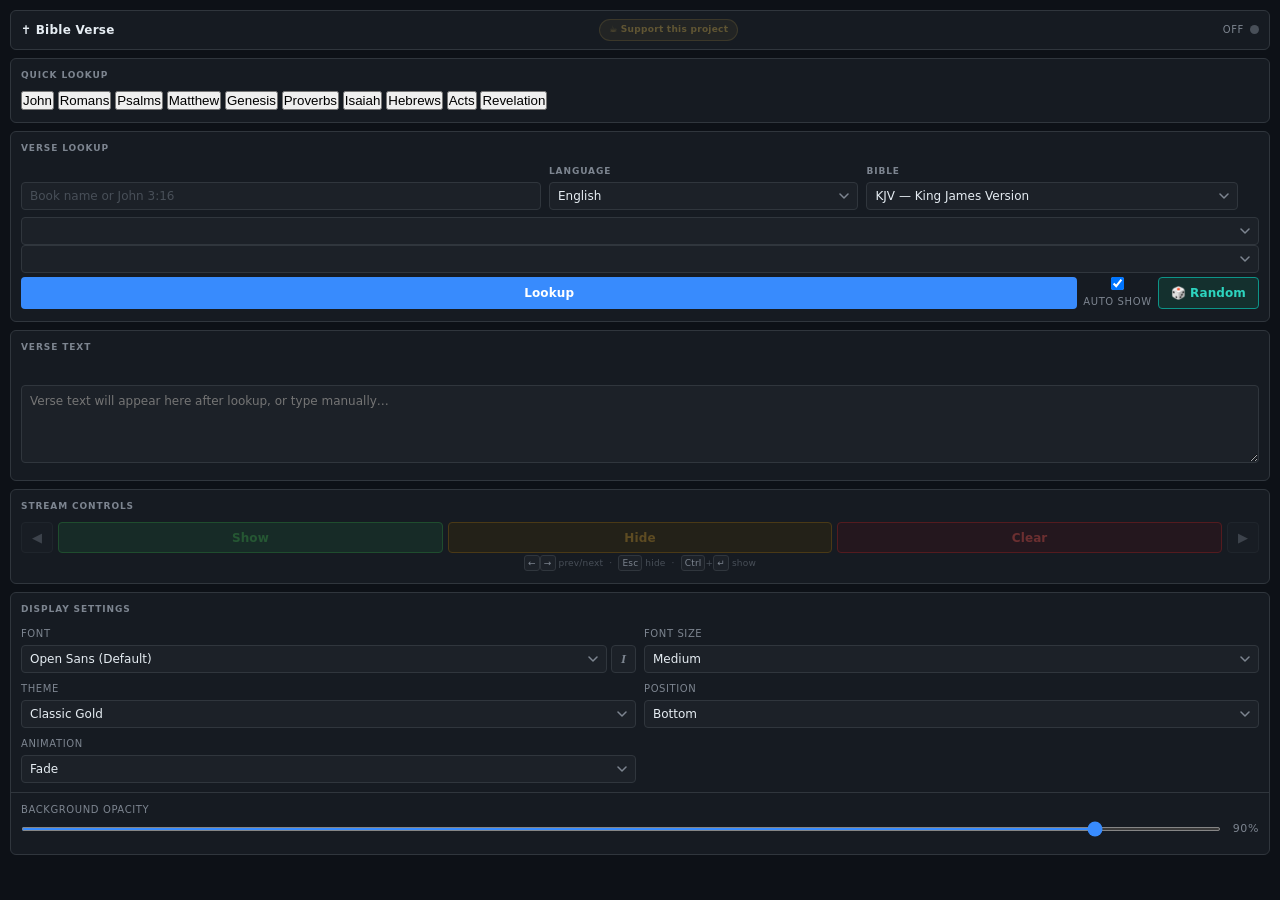
==== commit b34d58be: "feat: restore smart book autocomplete and dynamic verse count (v1.4.0) - Add fetchVerseCount to app." ====
--- a/index.html
+++ b/index.html
@@ -46,7 +46,7 @@
   <!-- Lookup -->
   <div class="card">
     <div class="card-title">Verse Lookup</div>
-    <div class="lookup-row" style="display:flex;gap:8px;align-items:flex-end;flex-wrap:nowrap;overflow:hidden;">
+    <div class="lookup-row" style="display:flex;gap:8px;align-items:flex-end;flex-wrap:nowrap;">
       <div class="ref-wrap" style="width:42%;flex:none;box-sizing:border-box;">
         <input
           type="text"
@@ -521,7 +521,7 @@
 
   // ── Book / Chapter / Verse selectors ─────────────────
 
-  function populateChapters(bookName) {
+  async function populateChapters(bookName) {
     const entry = BibleApp.BIBLE_BOOKS.find(([name]) => name === bookName);
     if (!entry) return;
     chapterSel.innerHTML = '';
@@ -530,7 +530,7 @@
       opt.value = opt.textContent = i;
       chapterSel.appendChild(opt);
     }
-    populateVerses();
+    await populateVerses();
   }
 
   async function populateVerses() {
@@ -841,6 +841,17 @@
 
   refInput.addEventListener('input', handleRefInput);
 
+  refInput.addEventListener('focus', () => {
+    const val = refInput.value.trim();
+    const hasChapter = /\d+:\d+/.test(val) || /^\S+\s+\d+$/.test(val);
+    if (hasChapter) return;
+    const bookFragment = val.replace(/\s+\d+.*$/, '');
+    const results = bookFragment
+      ? BibleApp.searchBooks(bookFragment)
+      : BibleApp.BIBLE_BOOKS.map(([name]) => name);
+    showAutocomplete(results);
+  });
+
   refInput.addEventListener('keydown', (e) => {
     if (e.key === 'ArrowDown') { e.preventDefault(); moveAutocomplete(1); return; }
     if (e.key === 'ArrowUp')   { e.preventDefault(); moveAutocomplete(-1); return; }
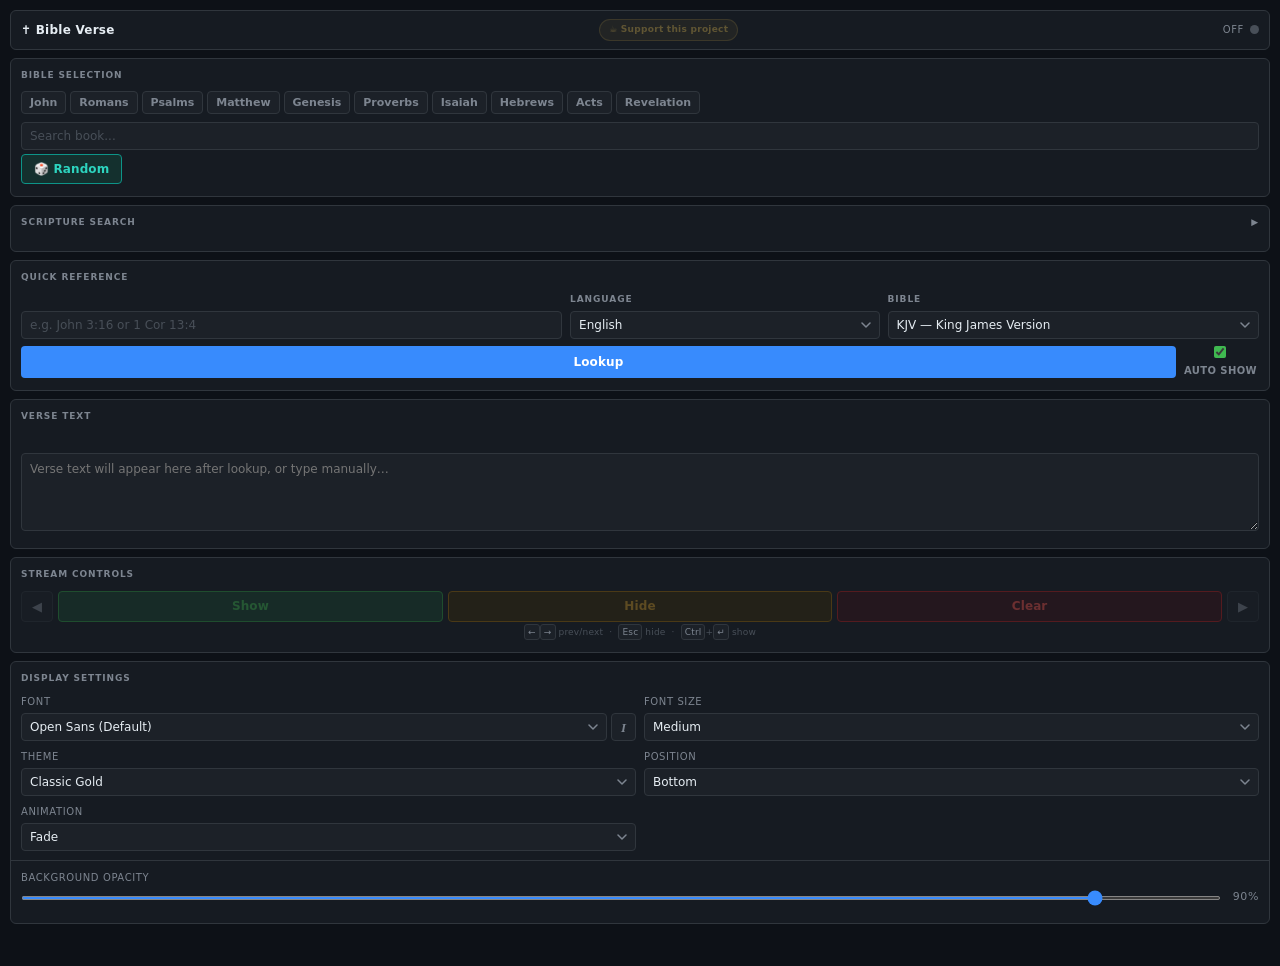
==== commit 9602d145: "feat: dock UI restructure + scripture phrase search (v1.4.0) - Split dock into Quick Reference and B" ====
--- a/index.html
+++ b/index.html
@@ -26,9 +26,9 @@
     </div>
   </header>
 
-  <!-- Quick Lookup -->
+  <!-- Bible Selection -->
   <div class="card">
-    <div class="card-title">Quick Lookup</div>
+    <div class="card-title">Bible Selection</div>
     <div class="quick-books">
       <button class="btn-book" data-book="John">John</button>
       <button class="btn-book" data-book="Romans">Romans</button>
@@ -41,21 +41,53 @@
       <button class="btn-book" data-book="Acts">Acts</button>
       <button class="btn-book" data-book="Revelation">Revelation</button>
     </div>
+    <div class="ref-wrap" style="margin-top:8px;position:relative;">
+      <input type="text" id="book-input" placeholder="Search book..." autocomplete="off" spellcheck="false">
+      <ul id="autocomplete-list" class="autocomplete-list hidden"></ul>
+    </div>
+    <div id="cv-row" class="cv-row hidden">
+      <select id="chapter-sel" title="Chapter"></select>
+      <select id="verse-sel" title="Verse"></select>
+    </div>
+    <div class="lookup-actions">
+      <button class="btn btn-random" id="btn-random">🎲 Random</button>
+    </div>
+    <div id="random-menu" class="random-menu hidden">
+      <button class="random-menu-item" data-cat="bible">📖 Entire Bible</button>
+      <button class="random-menu-item" data-cat="ot">📜 Old Testament</button>
+      <button class="random-menu-item" data-cat="nt">✝ New Testament</button>
+      <button class="random-menu-item" data-cat="gospels">🕊 Gospels only</button>
+      <button class="random-menu-item" data-cat="poetry">🎵 Psalms &amp; Proverbs</button>
+    </div>
   </div>
 
-  <!-- Lookup -->
+  <!-- Scripture Search -->
+  <div class="card" id="scripture-search-card">
+    <div class="card-title" id="scripture-search-toggle" style="cursor:pointer;display:flex;justify-content:space-between;align-items:center;">
+      Scripture Search <span id="search-toggle-icon">▶</span>
+    </div>
+    <div id="scripture-search-body" style="display:none;">
+      <div style="display:flex;gap:8px;margin-bottom:8px;">
+        <input type="text" id="search-input" placeholder="e.g. Jesus wept" autocomplete="off" spellcheck="false" style="flex:1;min-width:0;">
+        <button class="btn btn-lookup" id="btn-search">Search</button>
+      </div>
+      <div id="search-status" style="font-size:11px;color:var(--text-muted);margin-bottom:6px;display:none;"></div>
+      <ul id="search-results" class="search-results hidden"></ul>
+    </div>
+  </div>
+
+  <!-- Quick Reference -->
   <div class="card">
-    <div class="card-title">Verse Lookup</div>
+    <div class="card-title">Quick Reference</div>
     <div class="lookup-row" style="display:flex;gap:8px;align-items:flex-end;flex-wrap:nowrap;">
-      <div class="ref-wrap" style="width:42%;flex:none;box-sizing:border-box;">
+      <div class="ref-wrap" style="flex:1;min-width:0;box-sizing:border-box;">
         <input
           type="text"
           id="ref-input"
-          placeholder="Book name or John 3:16"
+          placeholder="e.g. John 3:16 or 1 Cor 13:4"
           autocomplete="off"
           spellcheck="false"
         >
-        <ul id="autocomplete-list" class="autocomplete-list hidden"></ul>
       </div>
       <div style="width:25%;flex:none;box-sizing:border-box;min-width:0;">
         <label style="font-size:9px;font-weight:700;text-transform:uppercase;letter-spacing:0.1em;color:var(--text-muted);margin-bottom:4px;">Language</label>
@@ -129,24 +161,12 @@
       </select>
       </div>
     </div>
-    <div id="cv-row" class="cv-row hidden">
-      <select id="chapter-sel" title="Chapter"></select>
-      <select id="verse-sel" title="Verse"></select>
-    </div>
     <div class="lookup-actions">
       <button class="btn btn-lookup" id="btn-lookup">Lookup</button>
       <label class="auto-show-label" title="Automatically show verse on stream after lookup">
         <input type="checkbox" id="auto-show-cb" checked>
         <span>Auto Show</span>
       </label>
-      <button class="btn btn-random" id="btn-random">🎲 Random</button>
-    </div>
-    <div id="random-menu" class="random-menu hidden">
-      <button class="random-menu-item" data-cat="bible">📖 Entire Bible</button>
-      <button class="random-menu-item" data-cat="ot">📜 Old Testament</button>
-      <button class="random-menu-item" data-cat="nt">✝ New Testament</button>
-      <button class="random-menu-item" data-cat="gospels">🕊 Gospels only</button>
-      <button class="random-menu-item" data-cat="poetry">🎵 Psalms &amp; Proverbs</button>
     </div>
   </div>
 
@@ -294,6 +314,14 @@
   // ── DOM refs ──────────────────────────────────────────
   const refInput        = document.getElementById('ref-input');
   const autocompleteList= document.getElementById('autocomplete-list');
+  const bookInput       = document.getElementById('book-input');
+  const searchInput     = document.getElementById('search-input');
+  const btnSearch       = document.getElementById('btn-search');
+  const searchStatus    = document.getElementById('search-status');
+  const searchResults   = document.getElementById('search-results');
+  const searchToggle    = document.getElementById('scripture-search-toggle');
+  const searchBody      = document.getElementById('scripture-search-body');
+  const searchToggleIcon= document.getElementById('search-toggle-icon');
   const chapterSel      = document.getElementById('chapter-sel');
   const verseSel        = document.getElementById('verse-sel');
   const cvRow           = document.getElementById('cv-row');
@@ -559,6 +587,7 @@
 
   function selectBook(bookName) {
     selectedBook = bookName;
+    bookInput.value = bookName;
     document.querySelectorAll('.btn-book').forEach(b =>
       b.classList.toggle('active', b.dataset.book === bookName)
     );
@@ -595,6 +624,64 @@
     cvRow.classList.remove('hidden');
     await populateVerses();
     verseSel.value = verse;
+  }
+
+  // ── Scripture Search ──────────────────────────────────
+
+  async function doSearch() {
+    const query = searchInput.value.trim();
+    if (query.length < 2) {
+      searchStatus.textContent = 'Type at least 2 characters to search.';
+      searchStatus.style.display = '';
+      searchResults.classList.add('hidden');
+      searchResults.innerHTML = '';
+      return;
+    }
+    const rawTranslation = translationSel.value;
+    const translationCode = BibleApp.TRANSLATION_MAP[rawTranslation.toLowerCase()] || rawTranslation.toUpperCase();
+
+    searchStatus.textContent = 'Searching...';
+    searchStatus.style.display = '';
+    btnSearch.disabled = true;
+    searchResults.classList.add('hidden');
+    searchResults.innerHTML = '';
+
+    const results = await BibleApp.searchScripture(translationCode, query);
+
+    btnSearch.disabled = false;
+
+    if (results && results.error) {
+      searchStatus.textContent = results.error;
+      return;
+    }
+    if (!results || results.length === 0) {
+      searchStatus.textContent = `No results found for "${query}".`;
+      return;
+    }
+
+    searchStatus.textContent = `${results.length} result${results.length !== 1 ? 's' : ''} found.`;
+    searchResults.innerHTML = '';
+
+    results.forEach(r => {
+      const bookName = BibleApp.BIBLE_BOOKS[r.bookId - 1]?.[0] || `Book ${r.bookId}`;
+      const ref = `${bookName} ${r.chapter}:${r.verse}`;
+      const snippet = r.text.length > 90 ? r.text.slice(0, 90) + '...' : r.text;
+
+      const li = document.createElement('li');
+      li.className = 'search-result-item';
+      li.innerHTML = `<span class="search-result-ref">${ref}</span><span class="search-result-text">${snippet}</span>`;
+      li.addEventListener('click', () => {
+        refInput.value = ref;
+        doLookup(ref);
+        if (searchBody.style.display !== 'none') {
+          searchBody.style.display = 'none';
+          searchToggleIcon.textContent = '▶';
+        }
+      });
+      searchResults.appendChild(li);
+    });
+
+    searchResults.classList.remove('hidden');
   }
 
   // ── Autocomplete ──────────────────────────────────────
@@ -642,25 +729,18 @@
     });
   }
 
-  function handleRefInput() {
-    const val = refInput.value;
-    // If cleared, reset book state and hide chapter/verse row
+  function handleBookInput() {
+    const val = bookInput.value;
     if (!val.trim()) {
       selectedBook = null;
       cvRow.classList.add('hidden');
       document.querySelectorAll('.btn-book').forEach(b => b.classList.remove('active'));
-    }
-    // Only autocomplete if we're still typing the book name (no chapter yet)
-    const hasChapter = /\d+:\d+/.test(val) || /^\S+\s+\d+$/.test(val);
-    if (!val.trim() || hasChapter) {
-      hideAutocomplete();
+      const allBooks = BibleApp.BIBLE_BOOKS.map(([name]) => name);
+      showAutocomplete(allBooks);
       return;
     }
-    // Extract the book fragment (everything before a digit+colon or just the whole string)
-    const bookFragment = val.replace(/\s+\d+.*$/, '');
-    const results = BibleApp.searchBooks(bookFragment);
-    // Don't show autocomplete if the typed value already exactly matches a book
-    const exact = results.length === 1 && results[0].toLowerCase() === bookFragment.toLowerCase();
+    const results = BibleApp.searchBooks(val.trim());
+    const exact = results.length === 1 && results[0].toLowerCase() === val.trim().toLowerCase();
     if (exact) { hideAutocomplete(); return; }
     showAutocomplete(results);
   }
@@ -824,6 +904,10 @@
     if (autoShowCb.checked) doLookup();
   });
 
+  verseSel.addEventListener('keydown', (e) => {
+    if (e.key === 'Enter') doLookup();
+  });
+
   btnLookup.addEventListener('click', () => doLookup());
 
   btnRandom.addEventListener('click', (e) => {
@@ -839,20 +923,24 @@
   // Close the menu when clicking anywhere outside it
   document.addEventListener('click', closeRandomMenu);
 
-  refInput.addEventListener('input', handleRefInput);
-
-  refInput.addEventListener('focus', () => {
-    const val = refInput.value.trim();
-    const hasChapter = /\d+:\d+/.test(val) || /^\S+\s+\d+$/.test(val);
-    if (hasChapter) return;
-    const bookFragment = val.replace(/\s+\d+.*$/, '');
-    const results = bookFragment
-      ? BibleApp.searchBooks(bookFragment)
+  refInput.addEventListener('keydown', (e) => {
+    if (e.key === 'Enter') {
+      hideAutocomplete();
+      doLookup();
+    }
+  });
+
+  bookInput.addEventListener('input', handleBookInput);
+
+  bookInput.addEventListener('focus', () => {
+    const val = bookInput.value.trim();
+    const results = val
+      ? BibleApp.searchBooks(val)
       : BibleApp.BIBLE_BOOKS.map(([name]) => name);
     showAutocomplete(results);
   });
 
-  refInput.addEventListener('keydown', (e) => {
+  bookInput.addEventListener('keydown', (e) => {
     if (e.key === 'ArrowDown') { e.preventDefault(); moveAutocomplete(1); return; }
     if (e.key === 'ArrowUp')   { e.preventDefault(); moveAutocomplete(-1); return; }
     if (e.key === 'Escape')    { hideAutocomplete(); return; }
@@ -860,17 +948,33 @@
       if (acIndex >= 0 && acItems.length) {
         e.preventDefault();
         selectAutocomplete(acIndex);
-      } else {
-        hideAutocomplete();
-        doLookup();
       }
     }
   });
 
-  refInput.addEventListener('blur', () => {
-    // Delay so mousedown on autocomplete item fires first
+  bookInput.addEventListener('blur', () => {
     setTimeout(hideAutocomplete, 150);
   });
+
+  btnSearch.addEventListener('click', () => doSearch());
+
+  searchInput.addEventListener('keydown', (e) => {
+    if (e.key === 'Enter') doSearch();
+  });
+
+  searchToggle.addEventListener('click', () => {
+    const isOpen = searchBody.style.display !== 'none';
+    searchBody.style.display = isOpen ? 'none' : '';
+    searchToggleIcon.textContent = isOpen ? '▶' : '▼';
+    try { localStorage.setItem('obs-bible-verse-search-open', isOpen ? '0' : '1'); } catch (_) {}
+  });
+
+  try {
+    if (localStorage.getItem('obs-bible-verse-search-open') === '1') {
+      searchBody.style.display = '';
+      searchToggleIcon.textContent = '▼';
+    }
+  } catch (_) {}
 
   verseText.addEventListener('input', () => {
     enableControls(verseText.value.trim().length > 0);
--- a/assets/dock.css
+++ b/assets/dock.css
@@ -710,6 +710,79 @@
   color: var(--accent-blue);
 }
 
+/* ── Quick Lookup book buttons ───────────────────────── */
+
+.quick-books {
+  display: flex;
+  flex-wrap: wrap;
+  gap: 4px;
+}
+
+.btn-book {
+  background: var(--bg-input);
+  color: var(--text-muted);
+  border: 1px solid var(--border);
+  border-radius: 4px;
+  padding: 4px 8px;
+  font-size: 11px;
+  font-weight: 600;
+  font-family: inherit;
+  cursor: pointer;
+  transition: background 0.15s, color 0.15s, border-color 0.15s;
+}
+
+.btn-book:hover { background: var(--border); color: var(--text); }
+
+.btn-book.active {
+  background: rgba(56, 139, 253, 0.18);
+  border-color: var(--accent-blue);
+  color: var(--accent-blue);
+}
+
+/* ── Chapter / Verse dropdown row ────────────────────── */
+
+.cv-row {
+  display: flex;
+  gap: 6px;
+  margin-top: 6px;
+}
+
+.cv-row.hidden { display: none; }
+
+.cv-row select { flex: 1; }
+
+/* ── Auto Show inline label ──────────────────────────── */
+
+.auto-show-label {
+  display: inline-flex;
+  align-items: center;
+  gap: 5px;
+  font-size: 10px;
+  font-weight: 600;
+  color: var(--text-muted);
+  font-family: inherit;
+  text-transform: uppercase;
+  letter-spacing: 0.04em;
+  cursor: pointer;
+  white-space: nowrap;
+  flex-shrink: 0;
+  padding: 0 2px;
+}
+
+.auto-show-label input[type="checkbox"] {
+  width: 12px;
+  height: 12px;
+  margin: 0;
+  cursor: pointer;
+  accent-color: var(--accent-green);
+  padding: 0;
+  border: none;
+  background: transparent;
+  box-shadow: none;
+  appearance: auto;
+  -webkit-appearance: auto;
+}
+
 /* ── Collapsible custom-colours section ──────────────── */
 
 #custom-colors-section,
@@ -721,3 +794,55 @@
 #bg-mode-section.visible {
   display: block;
 }
+
+/* ── Scripture Search ───────────────────────────────────── */
+.search-results {
+  list-style: none;
+  margin: 0;
+  padding: 0;
+  max-height: 220px;
+  overflow-y: auto;
+  border: 1px solid var(--border);
+  border-radius: 6px;
+}
+
+.search-results.hidden {
+  display: none;
+}
+
+.search-result-item {
+  display: flex;
+  flex-direction: column;
+  gap: 2px;
+  padding: 8px 10px;
+  cursor: pointer;
+  border-bottom: 1px solid var(--border);
+  transition: background 0.15s;
+}
+
+.search-result-item:last-child {
+  border-bottom: none;
+}
+
+.search-result-item:hover {
+  background: var(--hover);
+}
+
+.search-result-ref {
+  font-size: 11px;
+  font-weight: 700;
+  color: var(--accent);
+  letter-spacing: 0.04em;
+}
+
+.search-result-text {
+  font-size: 12px;
+  color: var(--text-muted);
+  line-height: 1.4;
+}
+
+/* ── Book input ─────────────────────────────────────────── */
+#book-input {
+  width: 100%;
+  box-sizing: border-box;
+}
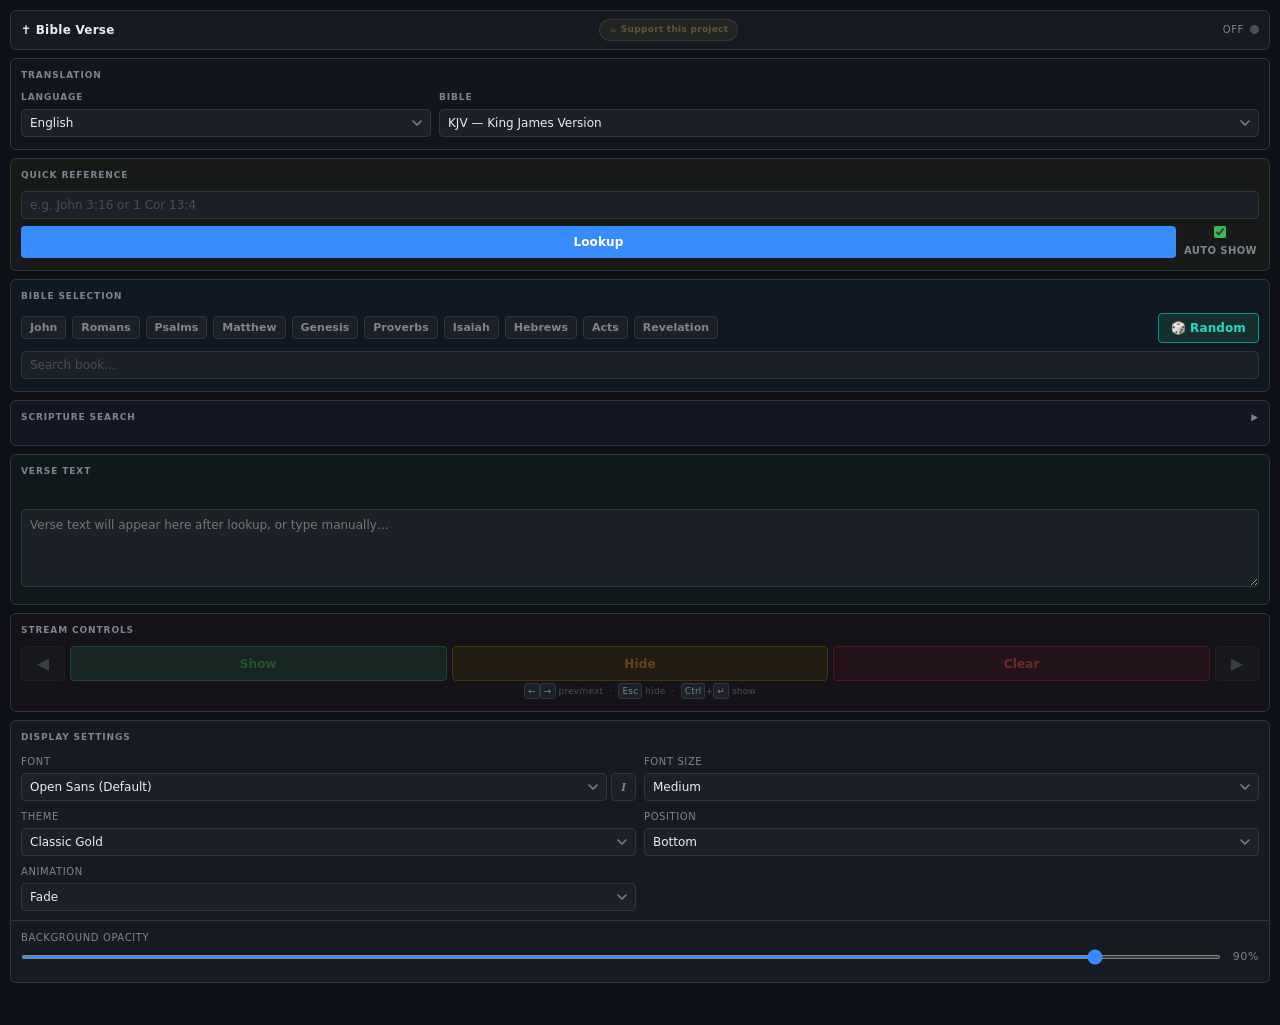
==== commit bbf6a2c9: "refactor: reorder dock cards and add per-card tints - Split Quick Reference card; extract Translatio" ====
--- a/index.html
+++ b/index.html
@@ -26,71 +26,12 @@
     </div>
   </header>
 
-  <!-- Bible Selection -->
-  <div class="card">
-    <div class="card-title">Bible Selection</div>
-    <div class="quick-books">
-      <button class="btn-book" data-book="John">John</button>
-      <button class="btn-book" data-book="Romans">Romans</button>
-      <button class="btn-book" data-book="Psalms">Psalms</button>
-      <button class="btn-book" data-book="Matthew">Matthew</button>
-      <button class="btn-book" data-book="Genesis">Genesis</button>
-      <button class="btn-book" data-book="Proverbs">Proverbs</button>
-      <button class="btn-book" data-book="Isaiah">Isaiah</button>
-      <button class="btn-book" data-book="Hebrews">Hebrews</button>
-      <button class="btn-book" data-book="Acts">Acts</button>
-      <button class="btn-book" data-book="Revelation">Revelation</button>
-    </div>
-    <div class="ref-wrap" style="margin-top:8px;position:relative;">
-      <input type="text" id="book-input" placeholder="Search book..." autocomplete="off" spellcheck="false">
-      <ul id="autocomplete-list" class="autocomplete-list hidden"></ul>
-    </div>
-    <div id="cv-row" class="cv-row hidden">
-      <select id="chapter-sel" title="Chapter"></select>
-      <select id="verse-sel" title="Verse"></select>
-    </div>
-    <div class="lookup-actions">
-      <button class="btn btn-random" id="btn-random">🎲 Random</button>
-    </div>
-    <div id="random-menu" class="random-menu hidden">
-      <button class="random-menu-item" data-cat="bible">📖 Entire Bible</button>
-      <button class="random-menu-item" data-cat="ot">📜 Old Testament</button>
-      <button class="random-menu-item" data-cat="nt">✝ New Testament</button>
-      <button class="random-menu-item" data-cat="gospels">🕊 Gospels only</button>
-      <button class="random-menu-item" data-cat="poetry">🎵 Psalms &amp; Proverbs</button>
-    </div>
-  </div>
-
-  <!-- Scripture Search -->
-  <div class="card" id="scripture-search-card">
-    <div class="card-title" id="scripture-search-toggle" style="cursor:pointer;display:flex;justify-content:space-between;align-items:center;">
-      Scripture Search <span id="search-toggle-icon">▶</span>
-    </div>
-    <div id="scripture-search-body" style="display:none;">
-      <div style="display:flex;gap:8px;margin-bottom:8px;">
-        <input type="text" id="search-input" placeholder="e.g. Jesus wept" autocomplete="off" spellcheck="false" style="flex:1;min-width:0;">
-        <button class="btn btn-lookup" id="btn-search">Search</button>
-      </div>
-      <div id="search-status" style="font-size:11px;color:var(--text-muted);margin-bottom:6px;display:none;"></div>
-      <ul id="search-results" class="search-results hidden"></ul>
-    </div>
-  </div>
-
-  <!-- Quick Reference -->
-  <div class="card">
-    <div class="card-title">Quick Reference</div>
-    <div class="lookup-row" style="display:flex;gap:8px;align-items:flex-end;flex-wrap:nowrap;">
-      <div class="ref-wrap" style="flex:1;min-width:0;box-sizing:border-box;">
-        <input
-          type="text"
-          id="ref-input"
-          placeholder="e.g. John 3:16 or 1 Cor 13:4"
-          autocomplete="off"
-          spellcheck="false"
-        >
-      </div>
-      <div style="width:25%;flex:none;box-sizing:border-box;min-width:0;">
-        <label style="font-size:9px;font-weight:700;text-transform:uppercase;letter-spacing:0.1em;color:var(--text-muted);margin-bottom:4px;">Language</label>
+  <!-- Translation -->
+  <div class="card card--translation">
+    <div class="card-title">Translation</div>
+    <div style="display:flex;gap:8px;align-items:flex-end;flex-wrap:nowrap;">
+      <div style="flex:1;min-width:0;box-sizing:border-box;">
+        <label style="font-size:9px;font-weight:700;text-transform:uppercase;letter-spacing:0.1em;color:var(--text-muted);margin-bottom:4px;display:block;">Language</label>
         <select id="language" title="Language" style="width:100%;min-width:0;">
           <option value="" disabled>Language</option>
           <option value="english" selected>English</option>
@@ -104,61 +45,77 @@
           <option value="russian">Russian</option>
         </select>
       </div>
-      <div style="width:30%;flex:none;box-sizing:border-box;min-width:0;">
-        <label style="font-size:9px;font-weight:700;text-transform:uppercase;letter-spacing:0.1em;color:var(--text-muted);margin-bottom:4px;">Bible</label>
-        <select id="translation" title="Bible translation" style="width:100%;max-width:100%;overflow:hidden;text-overflow:ellipsis;min-width:0;box-sizing:border-box;">
-        <option value="kjv" data-language="english" selected>KJV — King James Version</option>
-        <option value="nkjv" data-language="english">NKJV — New King James Version</option>
-        <option value="niv" data-language="english">NIV — New International Version (1984)</option>
-        <option value="niv2011" data-language="english">NIV2011 — New International Version (2011)</option>
-        <option value="esv" data-language="english">ESV — English Standard Version</option>
-        <option value="nlt" data-language="english">NLT — New Living Translation</option>
-        <option value="nasb" data-language="english">NASB — New American Standard Bible</option>
-        <option value="amp" data-language="english">AMP — Amplified Bible</option>
-        <option value="msg" data-language="english">MSG — The Message</option>
-        <option value="csb17" data-language="english">CSB — Christian Standard Bible</option>
-        <option value="web" data-language="english">WEB — World English Bible</option>
-        <option value="webbe" data-language="english">WEBBE — World English Bible British</option>
-        <option value="asv" data-language="english">ASV — American Standard Version</option>
-        <option value="bbe" data-language="english">BBE — Bible in Basic English</option>
-        <option value="darby" data-language="english">DBY — Darby Translation</option>
-        <option value="ylt" data-language="english">YLT — Young's Literal (NT Only)</option>
-        <option value="dra" data-language="english">DRB — Douay-Rheims</option>
-        <option value="rsv" data-language="english">RSV — Revised Standard Version</option>
-        <option value="net" data-language="english">NET — New English Translation</option>
-        <option value="gnv" data-language="english">GNV — Geneva Bible (1599)</option>
-        <option value="lsv" data-language="english">LSV — Literal Standard Version</option>
-        <option value="bsb" data-language="english">BSB — Berean Standard Bible</option>
-        <option value="mev" data-language="english">MEV — Modern English Version</option>
-        <option value="isv" data-language="english">ISV — International Standard Version</option>
-        <option value="erv" data-language="english">ERV — Easy-to-Read Version</option>
-        <option value="gnt" data-language="english">GNT — Good News Bible</option>
-        <option value="nbs" data-language="french">NBS — Nouvelle Bible Segond</option>
-        <option value="frlsg" data-language="french">LSG — Louis Segond 1910</option>
-        <option value="frdby" data-language="french">DBY — Darby French</option>
-        <option value="frpdv17" data-language="french">PDV — Parole de Vie</option>
-        <option value="bds" data-language="french">BDS — Bible du Semeur</option>
-        <option value="ara" data-language="portuguese">ARA — Almeida Revista e Atualizada</option>
-        <option value="acf11" data-language="portuguese">ACF — Almeida Corrigida Fiel</option>
-        <option value="nvipt" data-language="portuguese">NVI-PT — Nova Versão Internacional</option>
-        <option value="ntlh" data-language="portuguese">NTLH — Nova Tradução na Linguagem de Hoje</option>
-        <option value="arc09" data-language="portuguese">ARC — Almeida Revista e Corrigida</option>
-        <option value="rv1960" data-language="spanish">RV1960 — Reina Valera 1960</option>
-        <option value="rv2004" data-language="spanish">RV2004 — Reina Valera 2004</option>
-        <option value="nvi" data-language="spanish">NVI — Nueva Versión Internacional</option>
-        <option value="pdt" data-language="spanish">PDT — Palabra de Dios para Todos</option>
-        <option value="ntv" data-language="spanish">NTV — Nueva Traducción Viviente</option>
-        <option value="suv" data-language="swahili">SUV — Swahili Union Version</option>
-        <option value="nav" data-language="arabic">NAV — New Arabic Version</option>
-        <option value="svd" data-language="arabic">SVD — Smith & Van Dyke</option>
-        <option value="cuv" data-language="chinese">CUV — Chinese Union Version</option>
-        <option value="cunp" data-language="chinese">CUNP — Chinese Union New Punctuation</option>
-        <option value="elb" data-language="german">ELB — Elberfelder Bibel</option>
-        <option value="lut" data-language="german">LUT — Luther Bibel 2017</option>
-        <option value="sch" data-language="german">SCH — Schlachter 2000</option>
-        <option value="synodal" data-language="russian">SYNOD — Russian Synodal</option>
-        <option value="nrt" data-language="russian">NRT — New Russian Translation</option>
-      </select>
+      <div style="flex:2;min-width:0;box-sizing:border-box;">
+        <label style="font-size:9px;font-weight:700;text-transform:uppercase;letter-spacing:0.1em;color:var(--text-muted);margin-bottom:4px;display:block;">Bible</label>
+        <select id="translation" title="Bible translation" style="width:100%;overflow:hidden;text-overflow:ellipsis;min-width:0;box-sizing:border-box;">
+          <option value="kjv" data-language="english" selected>KJV — King James Version</option>
+          <option value="nkjv" data-language="english">NKJV — New King James Version</option>
+          <option value="niv" data-language="english">NIV — New International Version (1984)</option>
+          <option value="niv2011" data-language="english">NIV2011 — New International Version (2011)</option>
+          <option value="esv" data-language="english">ESV — English Standard Version</option>
+          <option value="nlt" data-language="english">NLT — New Living Translation</option>
+          <option value="nasb" data-language="english">NASB — New American Standard Bible</option>
+          <option value="amp" data-language="english">AMP — Amplified Bible</option>
+          <option value="msg" data-language="english">MSG — The Message</option>
+          <option value="csb17" data-language="english">CSB — Christian Standard Bible</option>
+          <option value="web" data-language="english">WEB — World English Bible</option>
+          <option value="webbe" data-language="english">WEBBE — World English Bible British</option>
+          <option value="asv" data-language="english">ASV — American Standard Version</option>
+          <option value="bbe" data-language="english">BBE — Bible in Basic English</option>
+          <option value="darby" data-language="english">DBY — Darby Translation</option>
+          <option value="ylt" data-language="english">YLT — Young's Literal (NT Only)</option>
+          <option value="dra" data-language="english">DRB — Douay-Rheims</option>
+          <option value="rsv" data-language="english">RSV — Revised Standard Version</option>
+          <option value="net" data-language="english">NET — New English Translation</option>
+          <option value="gnv" data-language="english">GNV — Geneva Bible (1599)</option>
+          <option value="lsv" data-language="english">LSV — Literal Standard Version</option>
+          <option value="bsb" data-language="english">BSB — Berean Standard Bible</option>
+          <option value="mev" data-language="english">MEV — Modern English Version</option>
+          <option value="isv" data-language="english">ISV — International Standard Version</option>
+          <option value="erv" data-language="english">ERV — Easy-to-Read Version</option>
+          <option value="gnt" data-language="english">GNT — Good News Bible</option>
+          <option value="nbs" data-language="french">NBS — Nouvelle Bible Segond</option>
+          <option value="frlsg" data-language="french">LSG — Louis Segond 1910</option>
+          <option value="frdby" data-language="french">DBY — Darby French</option>
+          <option value="frpdv17" data-language="french">PDV — Parole de Vie</option>
+          <option value="bds" data-language="french">BDS — Bible du Semeur</option>
+          <option value="ara" data-language="portuguese">ARA — Almeida Revista e Atualizada</option>
+          <option value="acf11" data-language="portuguese">ACF — Almeida Corrigida Fiel</option>
+          <option value="nvipt" data-language="portuguese">NVI-PT — Nova Versão Internacional</option>
+          <option value="ntlh" data-language="portuguese">NTLH — Nova Tradução na Linguagem de Hoje</option>
+          <option value="arc09" data-language="portuguese">ARC — Almeida Revista e Corrigida</option>
+          <option value="rv1960" data-language="spanish">RV1960 — Reina Valera 1960</option>
+          <option value="rv2004" data-language="spanish">RV2004 — Reina Valera 2004</option>
+          <option value="nvi" data-language="spanish">NVI — Nueva Versión Internacional</option>
+          <option value="pdt" data-language="spanish">PDT — Palabra de Dios para Todos</option>
+          <option value="ntv" data-language="spanish">NTV — Nueva Traducción Viviente</option>
+          <option value="suv" data-language="swahili">SUV — Swahili Union Version</option>
+          <option value="nav" data-language="arabic">NAV — New Arabic Version</option>
+          <option value="svd" data-language="arabic">SVD — Smith & Van Dyke</option>
+          <option value="cuv" data-language="chinese">CUV — Chinese Union Version</option>
+          <option value="cunp" data-language="chinese">CUNP — Chinese Union New Punctuation</option>
+          <option value="elb" data-language="german">ELB — Elberfelder Bibel</option>
+          <option value="lut" data-language="german">LUT — Luther Bibel 2017</option>
+          <option value="sch" data-language="german">SCH — Schlachter 2000</option>
+          <option value="synodal" data-language="russian">SYNOD — Russian Synodal</option>
+          <option value="nrt" data-language="russian">NRT — New Russian Translation</option>
+        </select>
+      </div>
+    </div>
+  </div>
+
+  <!-- Quick Reference -->
+  <div class="card card--quick-ref">
+    <div class="card-title">Quick Reference</div>
+    <div class="lookup-row" style="display:flex;gap:8px;align-items:center;flex-wrap:nowrap;">
+      <div class="ref-wrap" style="flex:1;min-width:0;box-sizing:border-box;">
+        <input
+          type="text"
+          id="ref-input"
+          placeholder="e.g. John 3:16 or 1 Cor 13:4"
+          autocomplete="off"
+          spellcheck="false"
+        >
       </div>
     </div>
     <div class="lookup-actions">
@@ -170,8 +127,56 @@
     </div>
   </div>
 
+  <!-- Bible Selection -->
+  <div class="card card--bible-sel">
+    <div class="card-title">Bible Selection</div>
+    <div class="quick-books-row">
+      <button class="btn-book" data-book="John">John</button>
+      <button class="btn-book" data-book="Romans">Romans</button>
+      <button class="btn-book" data-book="Psalms">Psalms</button>
+      <button class="btn-book" data-book="Matthew">Matthew</button>
+      <button class="btn-book" data-book="Genesis">Genesis</button>
+      <button class="btn-book" data-book="Proverbs">Proverbs</button>
+      <button class="btn-book" data-book="Isaiah">Isaiah</button>
+      <button class="btn-book" data-book="Hebrews">Hebrews</button>
+      <button class="btn-book" data-book="Acts">Acts</button>
+      <button class="btn-book" data-book="Revelation">Revelation</button>
+      <button class="btn btn-random" id="btn-random">🎲 Random</button>
+    </div>
+    <div id="random-menu" class="random-menu hidden">
+      <button class="random-menu-item" data-cat="bible">📖 Entire Bible</button>
+      <button class="random-menu-item" data-cat="ot">📜 Old Testament</button>
+      <button class="random-menu-item" data-cat="nt">✝ New Testament</button>
+      <button class="random-menu-item" data-cat="gospels">🕊 Gospels only</button>
+      <button class="random-menu-item" data-cat="poetry">🎵 Psalms &amp; Proverbs</button>
+    </div>
+    <div class="ref-wrap" style="margin-top:8px;position:relative;">
+      <input type="text" id="book-input" placeholder="Search book..." autocomplete="off" spellcheck="false">
+      <ul id="autocomplete-list" class="autocomplete-list hidden"></ul>
+    </div>
+    <div id="cv-row" class="cv-row hidden">
+      <select id="chapter-sel" title="Chapter"></select>
+      <select id="verse-sel" title="Verse"></select>
+    </div>
+  </div>
+
+  <!-- Scripture Search -->
+  <div class="card card--scripture-search" id="scripture-search-card">
+    <div class="card-title" id="scripture-search-toggle" style="cursor:pointer;display:flex;justify-content:space-between;align-items:center;">
+      Scripture Search <span id="search-toggle-icon">▶</span>
+    </div>
+    <div id="scripture-search-body" style="display:none;">
+      <div style="display:flex;gap:8px;margin-bottom:8px;">
+        <input type="text" id="search-input" placeholder="e.g. Jesus wept" autocomplete="off" spellcheck="false" style="flex:1;min-width:0;">
+        <button class="btn btn-lookup" id="btn-search">Search</button>
+      </div>
+      <div id="search-status" style="font-size:11px;color:var(--text-muted);margin-bottom:6px;display:none;"></div>
+      <ul id="search-results" class="search-results hidden"></ul>
+    </div>
+  </div>
+
   <!-- Verse Preview & Edit -->
-  <div class="card">
+  <div class="card card--verse-text">
     <div class="card-title">Verse Text</div>
     <p id="preview-reference"></p>
     <textarea
@@ -181,7 +186,7 @@
   </div>
 
   <!-- Stream Controls -->
-  <div class="card">
+  <div class="card card--stream">
     <div class="card-title">Stream Controls</div>
     <div class="controls-row">
       <button class="btn btn-prev" id="btn-prev" title="Previous verse (←)" disabled>◀</button>
--- a/assets/dock.css
+++ b/assets/dock.css
@@ -846,3 +846,50 @@
   width: 100%;
   box-sizing: border-box;
 }
+
+/* ── Prev / Next button sizing ──────────────────────────── */
+.btn-prev,
+.btn-next {
+  min-width: 44px;
+  font-size: 16px;
+  flex-shrink: 0;
+}
+
+/* ── Card section tints ─────────────────────────────────── */
+.card--translation {
+  background-color: rgba(255, 255, 255, 0.02);
+}
+
+.card--quick-ref {
+  background-color: rgba(201, 168, 76, 0.06);
+}
+
+.card--bible-sel {
+  background-color: rgba(88, 166, 255, 0.05);
+}
+
+.card--scripture-search {
+  background-color: rgba(160, 110, 255, 0.05);
+}
+
+.card--verse-text {
+  background-color: rgba(80, 200, 120, 0.04);
+}
+
+.card--stream {
+  background-color: rgba(220, 80, 80, 0.04);
+}
+
+/* ── Quick books row with inline Random ─────────────────── */
+.quick-books-row {
+  display: flex;
+  align-items: center;
+  flex-wrap: wrap;
+  gap: 6px;
+  margin-bottom: 8px;
+}
+
+.quick-books-row .btn-random {
+  margin-left: auto;
+  flex-shrink: 0;
+}
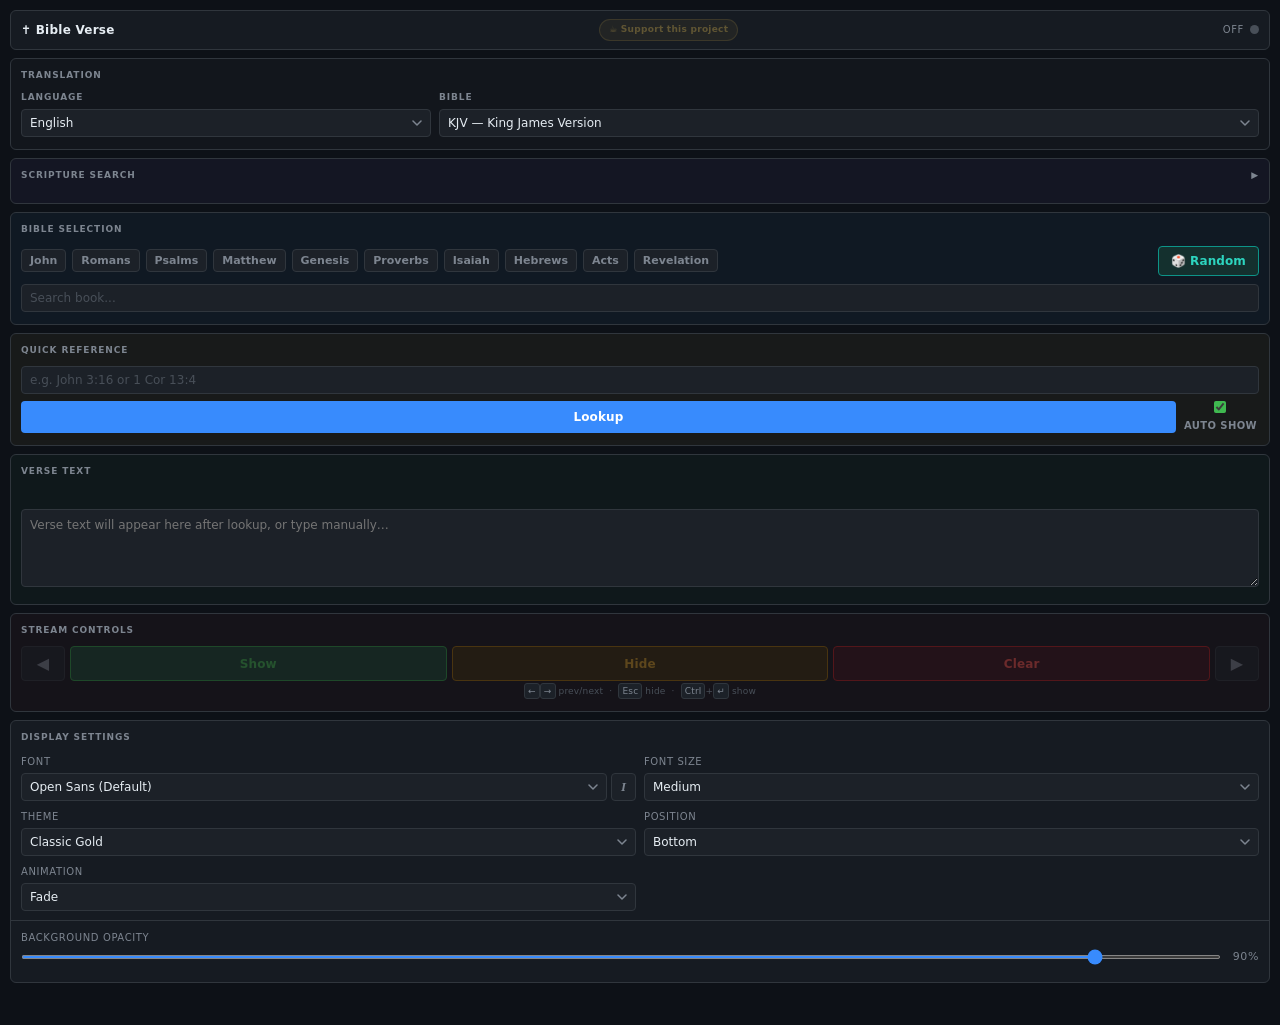
==== commit ba92ffda: "feat: UI restructure, card tints, scripture search, dynamic verse count (v1.3.2) Co-Authored-By: Cla" ====
--- a/index.html
+++ b/index.html
@@ -104,26 +104,18 @@
     </div>
   </div>
 
-  <!-- Quick Reference -->
-  <div class="card card--quick-ref">
-    <div class="card-title">Quick Reference</div>
-    <div class="lookup-row" style="display:flex;gap:8px;align-items:center;flex-wrap:nowrap;">
-      <div class="ref-wrap" style="flex:1;min-width:0;box-sizing:border-box;">
-        <input
-          type="text"
-          id="ref-input"
-          placeholder="e.g. John 3:16 or 1 Cor 13:4"
-          autocomplete="off"
-          spellcheck="false"
-        >
+  <!-- Scripture Search -->
+  <div class="card card--scripture-search" id="scripture-search-card">
+    <div class="card-title" id="scripture-search-toggle" style="cursor:pointer;display:flex;justify-content:space-between;align-items:center;">
+      Scripture Search <span id="search-toggle-icon">▶</span>
+    </div>
+    <div id="scripture-search-body" style="display:none;">
+      <div style="display:flex;gap:8px;margin-bottom:8px;">
+        <input type="text" id="search-input" placeholder="e.g. Jesus wept" autocomplete="off" spellcheck="false" style="flex:1;min-width:0;">
+        <button class="btn btn-lookup" id="btn-search">Search</button>
       </div>
-    </div>
-    <div class="lookup-actions">
-      <button class="btn btn-lookup" id="btn-lookup">Lookup</button>
-      <label class="auto-show-label" title="Automatically show verse on stream after lookup">
-        <input type="checkbox" id="auto-show-cb" checked>
-        <span>Auto Show</span>
-      </label>
+      <div id="search-status" style="font-size:11px;color:var(--text-muted);margin-bottom:6px;display:none;"></div>
+      <ul id="search-results" class="search-results hidden"></ul>
     </div>
   </div>
 
@@ -160,18 +152,26 @@
     </div>
   </div>
 
-  <!-- Scripture Search -->
-  <div class="card card--scripture-search" id="scripture-search-card">
-    <div class="card-title" id="scripture-search-toggle" style="cursor:pointer;display:flex;justify-content:space-between;align-items:center;">
-      Scripture Search <span id="search-toggle-icon">▶</span>
-    </div>
-    <div id="scripture-search-body" style="display:none;">
-      <div style="display:flex;gap:8px;margin-bottom:8px;">
-        <input type="text" id="search-input" placeholder="e.g. Jesus wept" autocomplete="off" spellcheck="false" style="flex:1;min-width:0;">
-        <button class="btn btn-lookup" id="btn-search">Search</button>
+  <!-- Quick Reference -->
+  <div class="card card--quick-ref">
+    <div class="card-title">Quick Reference</div>
+    <div class="lookup-row" style="display:flex;gap:8px;align-items:center;flex-wrap:nowrap;">
+      <div class="ref-wrap" style="flex:1;min-width:0;box-sizing:border-box;">
+        <input
+          type="text"
+          id="ref-input"
+          placeholder="e.g. John 3:16 or 1 Cor 13:4"
+          autocomplete="off"
+          spellcheck="false"
+        >
       </div>
-      <div id="search-status" style="font-size:11px;color:var(--text-muted);margin-bottom:6px;display:none;"></div>
-      <ul id="search-results" class="search-results hidden"></ul>
+    </div>
+    <div class="lookup-actions">
+      <button class="btn btn-lookup" id="btn-lookup">Lookup</button>
+      <label class="auto-show-label" title="Automatically show verse on stream after lookup">
+        <input type="checkbox" id="auto-show-cb" checked>
+        <span>Auto Show</span>
+      </label>
     </div>
   </div>
 
